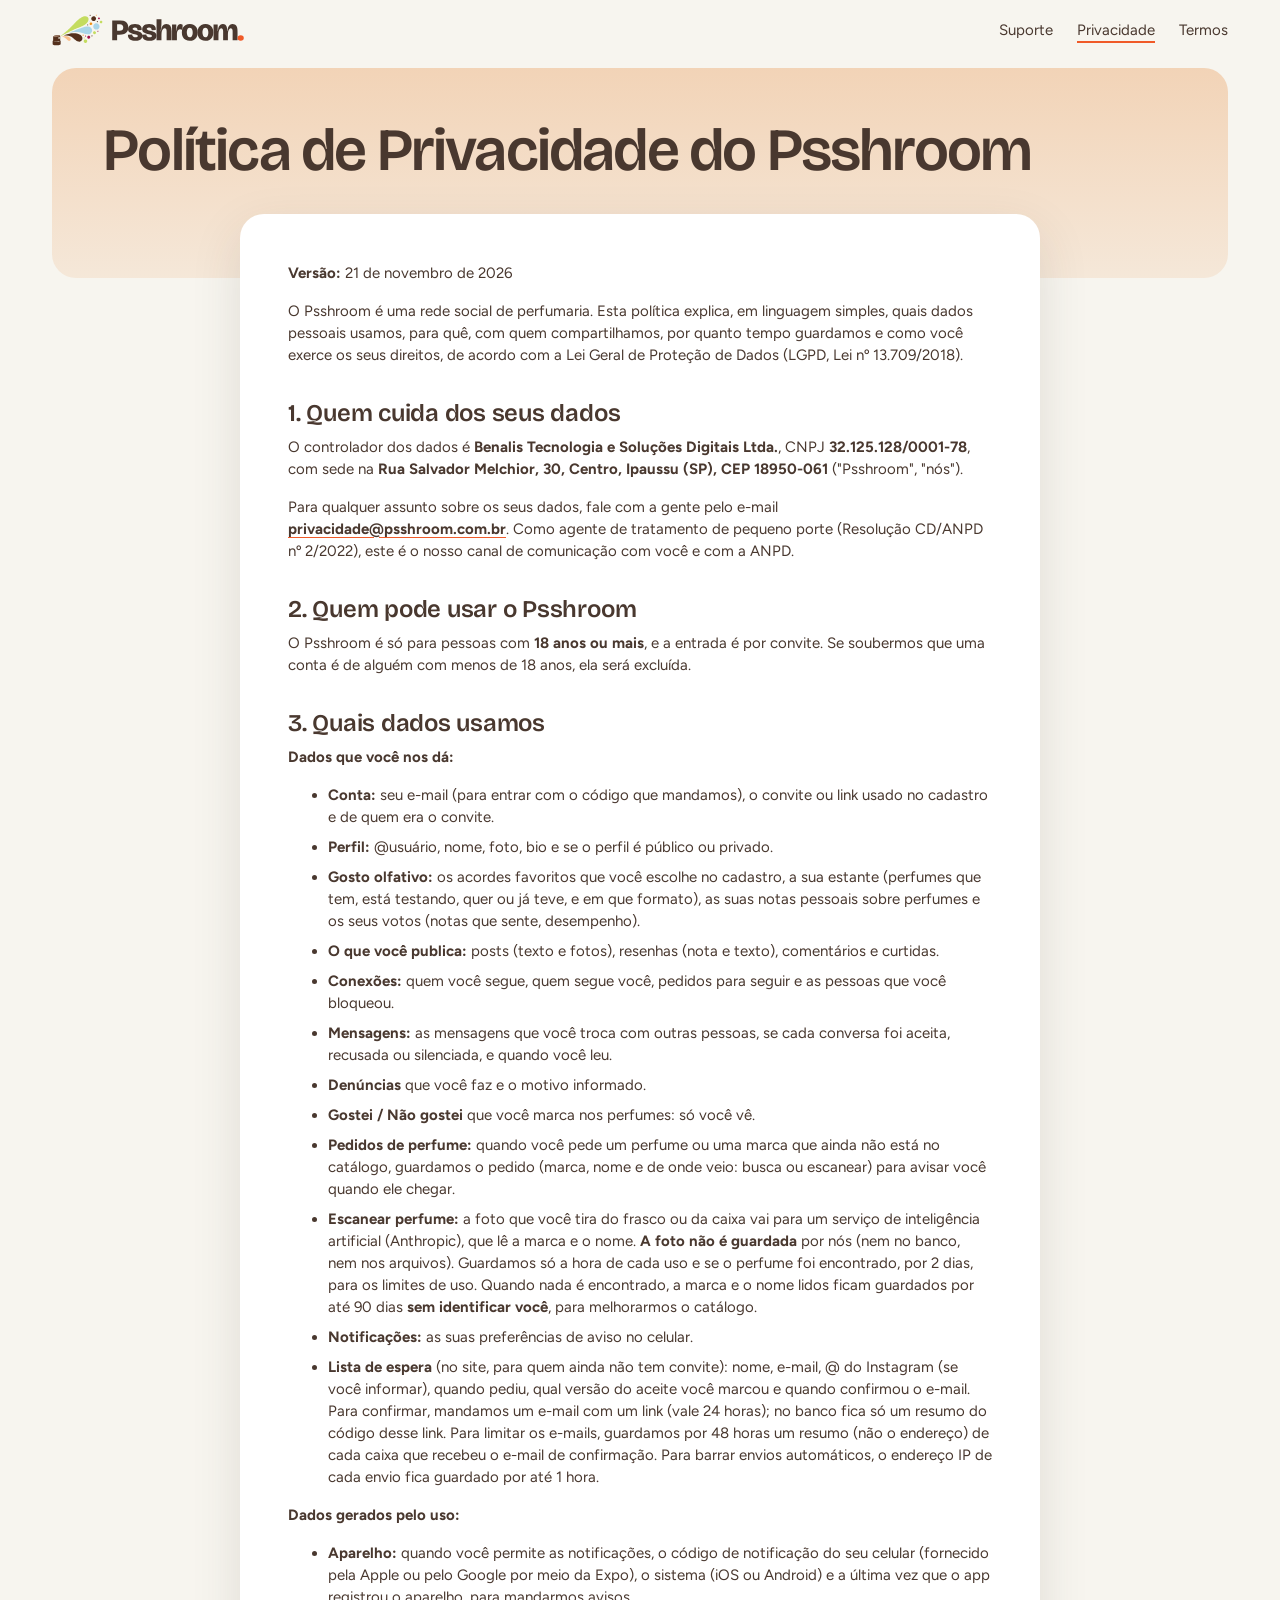
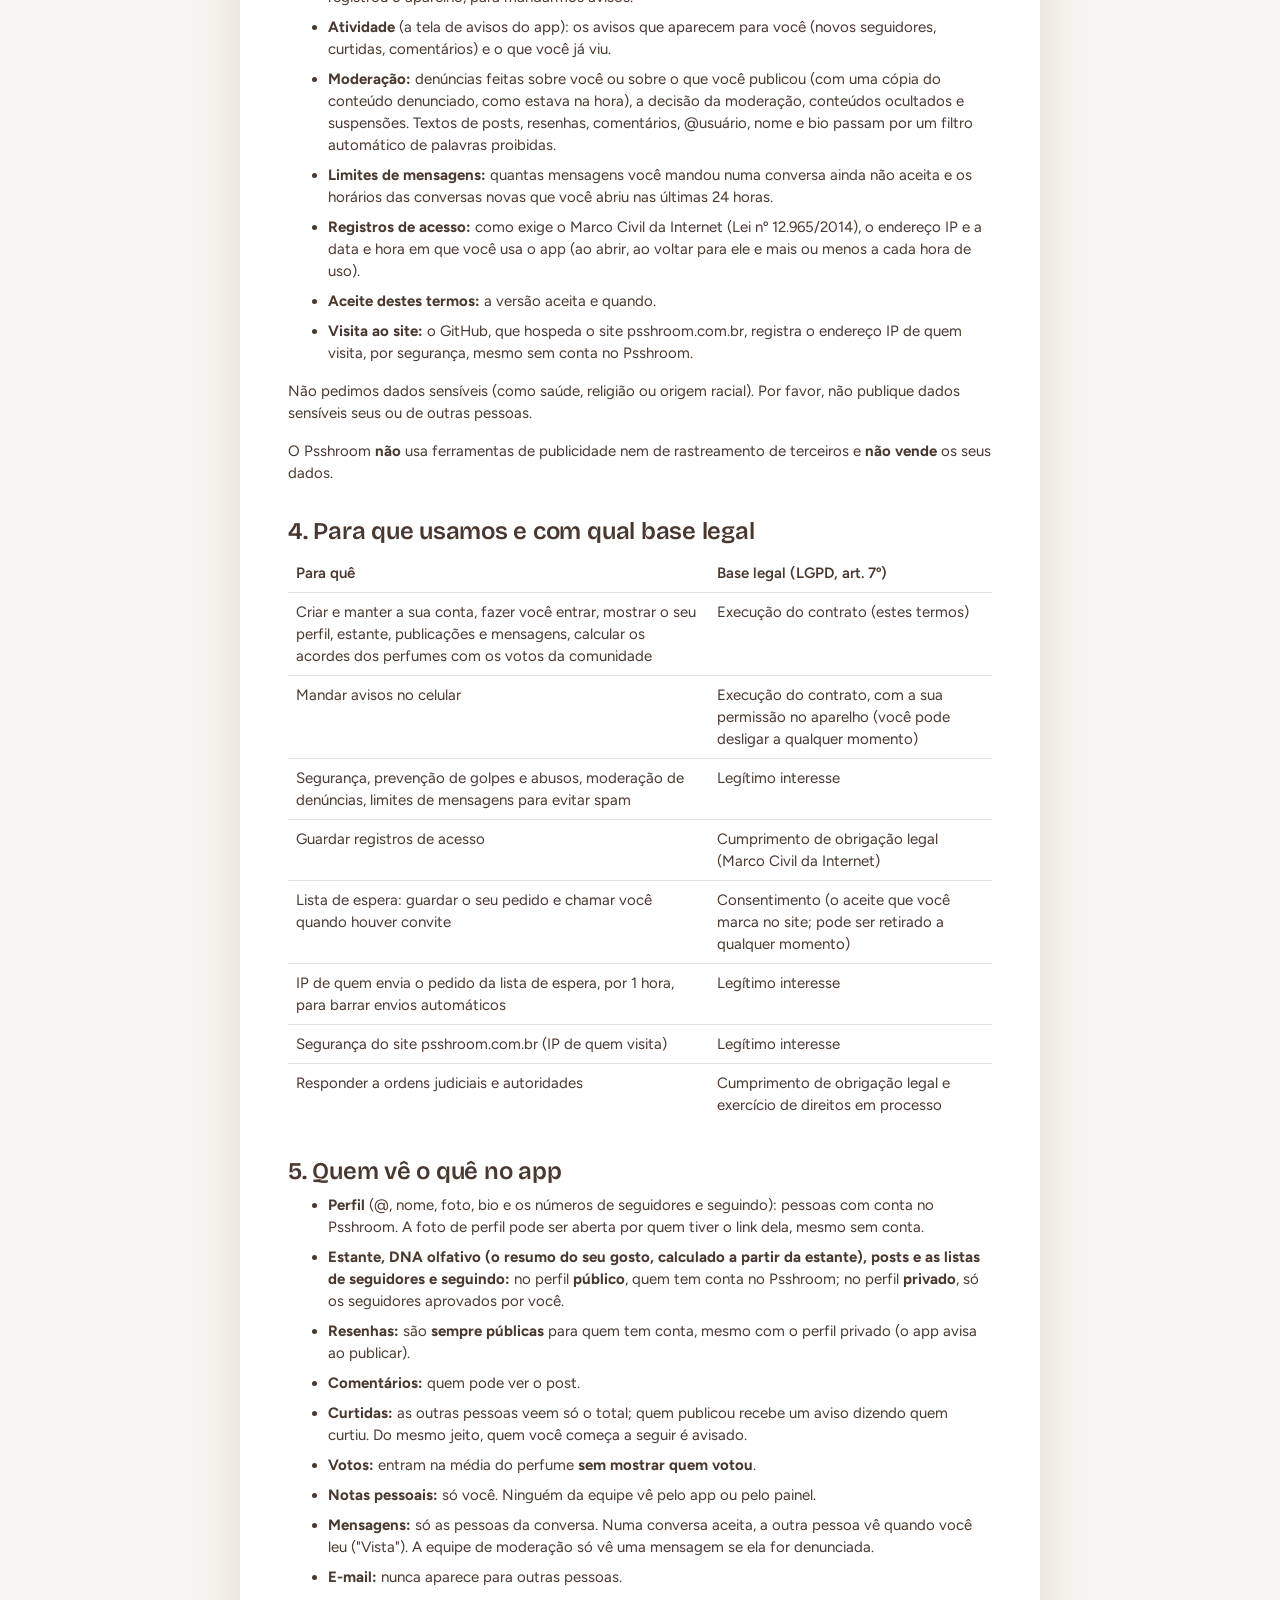
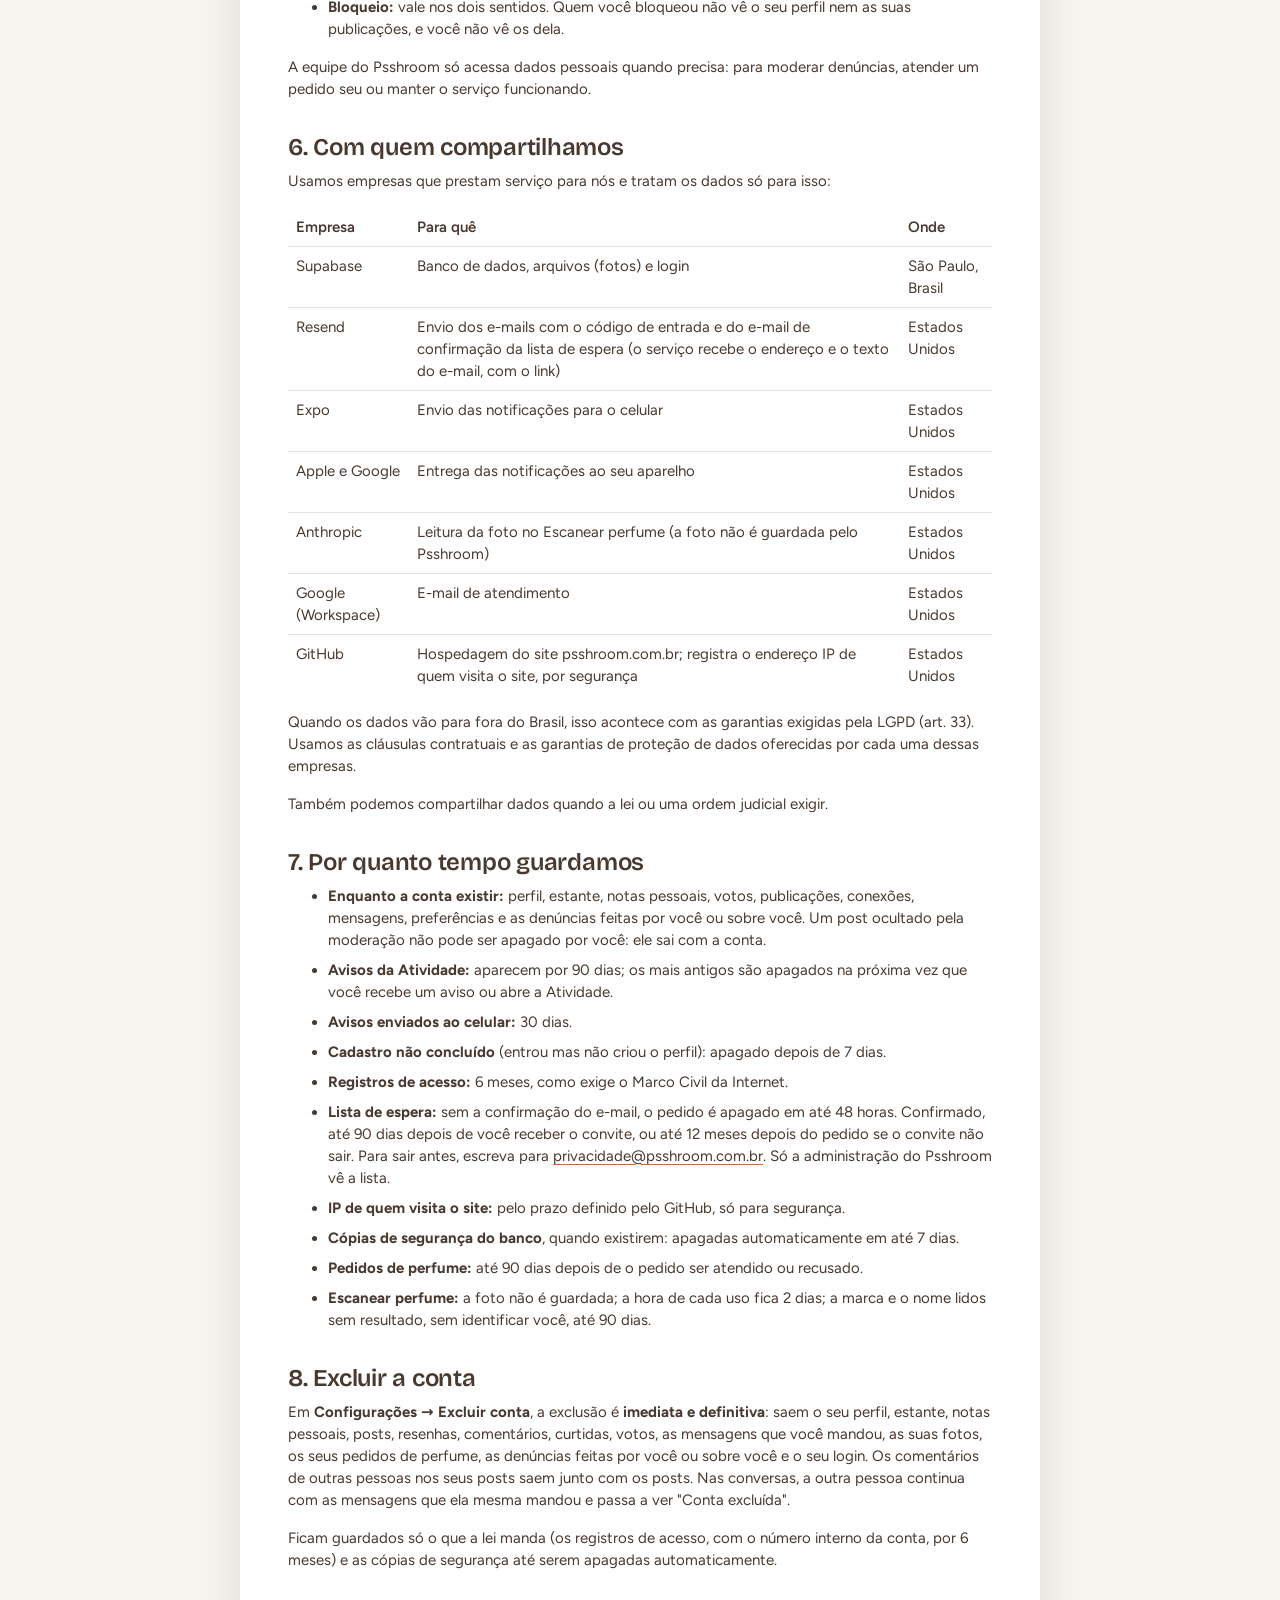
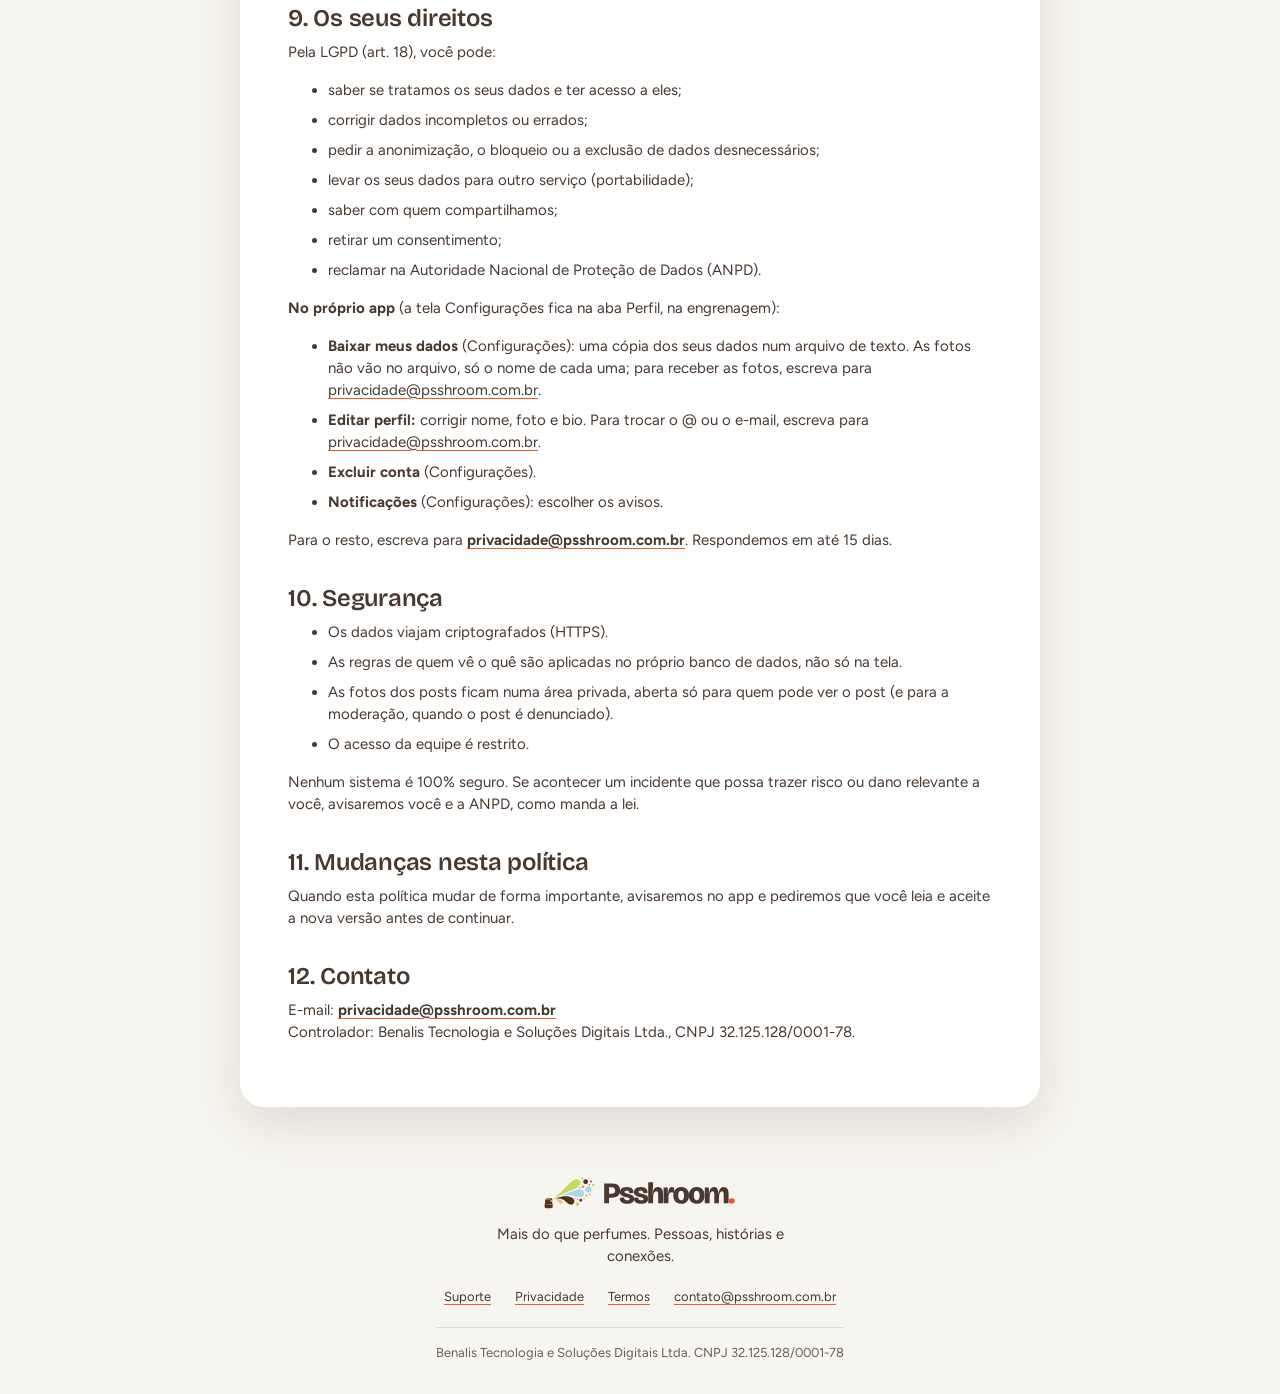
==== privacidade/index.html @ e799192c "Política de Privacidade e Termos de Uso no ar; Suporte com confirmação da exclusão (psshroom ceee864" ====
<!doctype html>
<html lang="pt-BR">
<head>
<meta charset="utf-8">
<meta name="viewport" content="width=device-width, initial-scale=1">
<title>Política de Privacidade | Psshroom</title>
<meta name="description" content="Quais dados o Psshroom usa, para quê e como exercer os seus direitos.">
<link rel="canonical" href="https://psshroom.com.br/privacidade/">
<meta property="og:url" content="https://psshroom.com.br/privacidade/">
<link rel="icon" type="image/png" href="/marca/icone.png">
<link rel="apple-touch-icon" href="/marca/icone-apple.png">
<meta property="og:type" content="website">
<meta property="og:site_name" content="Psshroom">
<meta property="og:locale" content="pt_BR">
<meta property="og:title" content="Política de Privacidade | Psshroom">
<meta property="og:description" content="Quais dados o Psshroom usa, para quê e como exercer os seus direitos.">
<meta property="og:image" content="https://psshroom.com.br/marca/compartilhar.jpg">
<meta property="og:image:width" content="1200">
<meta property="og:image:height" content="630">
<meta property="og:image:alt" content="Psshroom. Nem todo mundo vai entrar. Só por convite.">
<meta name="twitter:card" content="summary_large_image">
<link rel="stylesheet" href="/estilo.css?v=6aea6741">
</head>
<body>
<header class="topo">
<a class="logo" href="/"><img src="/marca/simbolo.svg" alt="" height="32"><img src="/marca/texto-marrom.svg" alt="Psshroom." height="24"></a>
<nav aria-label="Principal">
<a href="/suporte/">Suporte</a>
<a href="/privacidade/" aria-current="page">Privacidade</a>
<a href="/termos/">Termos</a>
</nav>
</header>
<main>
<div class="pagina">
<div class="faixa"><h1>Política de Privacidade do Psshroom</h1></div>
<div class="folha">
<p><strong>Versão:</strong> 21 de novembro de 2026</p>
<p>O Psshroom é uma rede social de perfumaria. Esta política explica, em linguagem simples, quais dados pessoais usamos, para quê, com quem compartilhamos, por quanto tempo guardamos e como você exerce os seus direitos, de acordo com a Lei Geral de Proteção de Dados (LGPD, Lei nº 13.709/2018).</p>
<h2>1. Quem cuida dos seus dados</h2>
<p>O controlador dos dados é <strong>Benalis Tecnologia e Soluções Digitais Ltda.</strong>, CNPJ <strong>32.125.128/0001-78</strong>, com sede na <strong>Rua Salvador Melchior, 30, Centro, Ipaussu (SP), CEP 18950-061</strong> ("Psshroom", "nós").</p>
<p>Para qualquer assunto sobre os seus dados, fale com a gente pelo e-mail <strong><a href="mailto:privacidade@psshroom.com.br">privacidade@psshroom.com.br</a></strong>. Como agente de tratamento de pequeno porte (Resolução CD/ANPD nº 2/2022), este é o nosso canal de comunicação com você e com a ANPD.</p>
<h2>2. Quem pode usar o Psshroom</h2>
<p>O Psshroom é só para pessoas com <strong>18 anos ou mais</strong>, e a entrada é por convite. Se soubermos que uma conta é de alguém com menos de 18 anos, ela será excluída.</p>
<h2>3. Quais dados usamos</h2>
<p><strong>Dados que você nos dá:</strong></p>
<ul>
<li><strong>Conta:</strong> seu e-mail (para entrar com o código que mandamos), o convite ou link usado no cadastro e de quem era o convite.</li>
<li><strong>Perfil:</strong> @usuário, nome, foto, bio e se o perfil é público ou privado.</li>
<li><strong>Gosto olfativo:</strong> os acordes favoritos que você escolhe no cadastro, a sua estante (perfumes que tem, está testando, quer ou já teve, e em que formato), as suas notas pessoais sobre perfumes e os seus votos (notas que sente, desempenho).</li>
<li><strong>O que você publica:</strong> posts (texto e fotos), resenhas (nota e texto), comentários e curtidas.</li>
<li><strong>Conexões:</strong> quem você segue, quem segue você, pedidos para seguir e as pessoas que você bloqueou.</li>
<li><strong>Mensagens:</strong> as mensagens que você troca com outras pessoas, se cada conversa foi aceita, recusada ou silenciada, e quando você leu.</li>
<li><strong>Denúncias</strong> que você faz e o motivo informado.</li>
<li><strong>Gostei / Não gostei</strong> que você marca nos perfumes: só você vê.</li>
<li><strong>Pedidos de perfume:</strong> quando você pede um perfume ou uma marca que ainda não está no catálogo, guardamos o pedido (marca, nome e de onde veio: busca ou escanear) para avisar você quando ele chegar.</li>
<li><strong>Escanear perfume:</strong> a foto que você tira do frasco ou da caixa vai para um serviço de inteligência artificial (Anthropic), que lê a marca e o nome. <strong>A foto não é guardada</strong> por nós (nem no banco, nem nos arquivos). Guardamos só a hora de cada uso e se o perfume foi encontrado, por 2 dias, para os limites de uso. Quando nada é encontrado, a marca e o nome lidos ficam guardados por até 90 dias <strong>sem identificar você</strong>, para melhorarmos o catálogo.</li>
<li><strong>Notificações:</strong> as suas preferências de aviso no celular.</li>
<li><strong>Lista de espera</strong> (no site, para quem ainda não tem convite): nome, e-mail, @ do Instagram (se você informar), quando pediu, qual versão do aceite você marcou e quando confirmou o e-mail. Para confirmar, mandamos um e-mail com um link (vale 24 horas); no banco fica só um resumo do código desse link. Para limitar os e-mails, guardamos por 48 horas um resumo (não o endereço) de cada caixa que recebeu o e-mail de confirmação. Para barrar envios automáticos, o endereço IP de cada envio fica guardado por até 1 hora.</li>
</ul>
<p><strong>Dados gerados pelo uso:</strong></p>
<ul>
<li><strong>Aparelho:</strong> quando você permite as notificações, o código de notificação do seu celular (fornecido pela Apple ou pelo Google por meio da Expo), o sistema (iOS ou Android) e a última vez que o app registrou o aparelho, para mandarmos avisos.</li>
<li><strong>Atividade</strong> (a tela de avisos do app): os avisos que aparecem para você (novos seguidores, curtidas, comentários) e o que você já viu.</li>
<li><strong>Moderação:</strong> denúncias feitas sobre você ou sobre o que você publicou (com uma cópia do conteúdo denunciado, como estava na hora), a decisão da moderação, conteúdos ocultados e suspensões. Textos de posts, resenhas, comentários, @usuário, nome e bio passam por um filtro automático de palavras proibidas.</li>
<li><strong>Limites de mensagens:</strong> quantas mensagens você mandou numa conversa ainda não aceita e os horários das conversas novas que você abriu nas últimas 24 horas.</li>
<li><strong>Registros de acesso:</strong> como exige o Marco Civil da Internet (Lei nº 12.965/2014), o endereço IP e a data e hora em que você usa o app (ao abrir, ao voltar para ele e mais ou menos a cada hora de uso).</li>
<li><strong>Aceite destes termos:</strong> a versão aceita e quando.</li>
<li><strong>Visita ao site:</strong> o GitHub, que hospeda o site psshroom.com.br, registra o endereço IP de quem visita, por segurança, mesmo sem conta no Psshroom.</li>
</ul>
<p>Não pedimos dados sensíveis (como saúde, religião ou origem racial). Por favor, não publique dados sensíveis seus ou de outras pessoas.</p>
<p>O Psshroom <strong>não</strong> usa ferramentas de publicidade nem de rastreamento de terceiros e <strong>não vende</strong> os seus dados.</p>
<h2>4. Para que usamos e com qual base legal</h2>
<div class="tabela"><table><thead><tr><th scope="col">Para quê</th><th scope="col">Base legal (LGPD, art. 7º)</th></tr></thead><tbody>
<tr><td>Criar e manter a sua conta, fazer você entrar, mostrar o seu perfil, estante, publicações e mensagens, calcular os acordes dos perfumes com os votos da comunidade</td><td>Execução do contrato (estes termos)</td></tr>
<tr><td>Mandar avisos no celular</td><td>Execução do contrato, com a sua permissão no aparelho (você pode desligar a qualquer momento)</td></tr>
<tr><td>Segurança, prevenção de golpes e abusos, moderação de denúncias, limites de mensagens para evitar spam</td><td>Legítimo interesse</td></tr>
<tr><td>Guardar registros de acesso</td><td>Cumprimento de obrigação legal (Marco Civil da Internet)</td></tr>
<tr><td>Lista de espera: guardar o seu pedido e chamar você quando houver convite</td><td>Consentimento (o aceite que você marca no site; pode ser retirado a qualquer momento)</td></tr>
<tr><td>IP de quem envia o pedido da lista de espera, por 1 hora, para barrar envios automáticos</td><td>Legítimo interesse</td></tr>
<tr><td>Segurança do site psshroom.com.br (IP de quem visita)</td><td>Legítimo interesse</td></tr>
<tr><td>Responder a ordens judiciais e autoridades</td><td>Cumprimento de obrigação legal e exercício de direitos em processo</td></tr>
</tbody></table></div>
<h2>5. Quem vê o quê no app</h2>
<ul>
<li><strong>Perfil</strong> (@, nome, foto, bio e os números de seguidores e seguindo): pessoas com conta no Psshroom. A foto de perfil pode ser aberta por quem tiver o link dela, mesmo sem conta.</li>
<li><strong>Estante, DNA olfativo (o resumo do seu gosto, calculado a partir da estante), posts e as listas de seguidores e seguindo:</strong> no perfil <strong>público</strong>, quem tem conta no Psshroom; no perfil <strong>privado</strong>, só os seguidores aprovados por você.</li>
<li><strong>Resenhas:</strong> são <strong>sempre públicas</strong> para quem tem conta, mesmo com o perfil privado (o app avisa ao publicar).</li>
<li><strong>Comentários:</strong> quem pode ver o post.</li>
<li><strong>Curtidas:</strong> as outras pessoas veem só o total; quem publicou recebe um aviso dizendo quem curtiu. Do mesmo jeito, quem você começa a seguir é avisado.</li>
<li><strong>Votos:</strong> entram na média do perfume <strong>sem mostrar quem votou</strong>.</li>
<li><strong>Notas pessoais:</strong> só você. Ninguém da equipe vê pelo app ou pelo painel.</li>
<li><strong>Mensagens:</strong> só as pessoas da conversa. Numa conversa aceita, a outra pessoa vê quando você leu ("Vista"). A equipe de moderação só vê uma mensagem se ela for denunciada.</li>
<li><strong>E-mail:</strong> nunca aparece para outras pessoas.</li>
<li><strong>Bloqueio:</strong> vale nos dois sentidos. Quem você bloqueou não vê o seu perfil nem as suas publicações, e você não vê os dela.</li>
</ul>
<p>A equipe do Psshroom só acessa dados pessoais quando precisa: para moderar denúncias, atender um pedido seu ou manter o serviço funcionando.</p>
<h2>6. Com quem compartilhamos</h2>
<p>Usamos empresas que prestam serviço para nós e tratam os dados só para isso:</p>
<div class="tabela"><table><thead><tr><th scope="col">Empresa</th><th scope="col">Para quê</th><th scope="col">Onde</th></tr></thead><tbody>
<tr><td>Supabase</td><td>Banco de dados, arquivos (fotos) e login</td><td>São Paulo, Brasil</td></tr>
<tr><td>Resend</td><td>Envio dos e-mails com o código de entrada e do e-mail de confirmação da lista de espera (o serviço recebe o endereço e o texto do e-mail, com o link)</td><td>Estados Unidos</td></tr>
<tr><td>Expo</td><td>Envio das notificações para o celular</td><td>Estados Unidos</td></tr>
<tr><td>Apple e Google</td><td>Entrega das notificações ao seu aparelho</td><td>Estados Unidos</td></tr>
<tr><td>Anthropic</td><td>Leitura da foto no Escanear perfume (a foto não é guardada pelo Psshroom)</td><td>Estados Unidos</td></tr>
<tr><td>Google (Workspace)</td><td>E-mail de atendimento</td><td>Estados Unidos</td></tr>
<tr><td>GitHub</td><td>Hospedagem do site psshroom.com.br; registra o endereço IP de quem visita o site, por segurança</td><td>Estados Unidos</td></tr>
</tbody></table></div>
<p>Quando os dados vão para fora do Brasil, isso acontece com as garantias exigidas pela LGPD (art. 33). Usamos as cláusulas contratuais e as garantias de proteção de dados oferecidas por cada uma dessas empresas.</p>
<p>Também podemos compartilhar dados quando a lei ou uma ordem judicial exigir.</p>
<h2>7. Por quanto tempo guardamos</h2>
<ul>
<li><strong>Enquanto a conta existir:</strong> perfil, estante, notas pessoais, votos, publicações, conexões, mensagens, preferências e as denúncias feitas por você ou sobre você. Um post ocultado pela moderação não pode ser apagado por você: ele sai com a conta.</li>
<li><strong>Avisos da Atividade:</strong> aparecem por 90 dias; os mais antigos são apagados na próxima vez que você recebe um aviso ou abre a Atividade.</li>
<li><strong>Avisos enviados ao celular:</strong> 30 dias.</li>
<li><strong>Cadastro não concluído</strong> (entrou mas não criou o perfil): apagado depois de 7 dias.</li>
<li><strong>Registros de acesso:</strong> 6 meses, como exige o Marco Civil da Internet.</li>
<li><strong>Lista de espera:</strong> sem a confirmação do e-mail, o pedido é apagado em até 48 horas. Confirmado, até 90 dias depois de você receber o convite, ou até 12 meses depois do pedido se o convite não sair. Para sair antes, escreva para <a href="mailto:privacidade@psshroom.com.br">privacidade@psshroom.com.br</a>. Só a administração do Psshroom vê a lista.</li>
<li><strong>IP de quem visita o site:</strong> pelo prazo definido pelo GitHub, só para segurança.</li>
<li><strong>Cópias de segurança do banco</strong>, quando existirem: apagadas automaticamente em até 7 dias.</li>
<li><strong>Pedidos de perfume:</strong> até 90 dias depois de o pedido ser atendido ou recusado.</li>
<li><strong>Escanear perfume:</strong> a foto não é guardada; a hora de cada uso fica 2 dias; a marca e o nome lidos sem resultado, sem identificar você, até 90 dias.</li>
</ul>
<h2>8. Excluir a conta</h2>
<p>Em <strong>Configurações → Excluir conta</strong>, a exclusão é <strong>imediata e definitiva</strong>: saem o seu perfil, estante, notas pessoais, posts, resenhas, comentários, curtidas, votos, as mensagens que você mandou, as suas fotos, os seus pedidos de perfume, as denúncias feitas por você ou sobre você e o seu login. Os comentários de outras pessoas nos seus posts saem junto com os posts. Nas conversas, a outra pessoa continua com as mensagens que ela mesma mandou e passa a ver "Conta excluída".</p>
<p>Ficam guardados só o que a lei manda (os registros de acesso, com o número interno da conta, por 6 meses) e as cópias de segurança até serem apagadas automaticamente.</p>
<h2>9. Os seus direitos</h2>
<p>Pela LGPD (art. 18), você pode:</p>
<ul>
<li>saber se tratamos os seus dados e ter acesso a eles;</li>
<li>corrigir dados incompletos ou errados;</li>
<li>pedir a anonimização, o bloqueio ou a exclusão de dados desnecessários;</li>
<li>levar os seus dados para outro serviço (portabilidade);</li>
<li>saber com quem compartilhamos;</li>
<li>retirar um consentimento;</li>
<li>reclamar na Autoridade Nacional de Proteção de Dados (ANPD).</li>
</ul>
<p><strong>No próprio app</strong> (a tela Configurações fica na aba Perfil, na engrenagem):</p>
<ul>
<li><strong>Baixar meus dados</strong> (Configurações): uma cópia dos seus dados num arquivo de texto. As fotos não vão no arquivo, só o nome de cada uma; para receber as fotos, escreva para <a href="mailto:privacidade@psshroom.com.br">privacidade@psshroom.com.br</a>.</li>
<li><strong>Editar perfil:</strong> corrigir nome, foto e bio. Para trocar o @ ou o e-mail, escreva para <a href="mailto:privacidade@psshroom.com.br">privacidade@psshroom.com.br</a>.</li>
<li><strong>Excluir conta</strong> (Configurações).</li>
<li><strong>Notificações</strong> (Configurações): escolher os avisos.</li>
</ul>
<p>Para o resto, escreva para <strong><a href="mailto:privacidade@psshroom.com.br">privacidade@psshroom.com.br</a></strong>. Respondemos em até 15 dias.</p>
<h2>10. Segurança</h2>
<ul>
<li>Os dados viajam criptografados (HTTPS).</li>
<li>As regras de quem vê o quê são aplicadas no próprio banco de dados, não só na tela.</li>
<li>As fotos dos posts ficam numa área privada, aberta só para quem pode ver o post (e para a moderação, quando o post é denunciado).</li>
<li>O acesso da equipe é restrito.</li>
</ul>
<p>Nenhum sistema é 100% seguro. Se acontecer um incidente que possa trazer risco ou dano relevante a você, avisaremos você e a ANPD, como manda a lei.</p>
<h2>11. Mudanças nesta política</h2>
<p>Quando esta política mudar de forma importante, avisaremos no app e pediremos que você leia e aceite a nova versão antes de continuar.</p>
<h2>12. Contato</h2>
<p>E-mail: <strong><a href="mailto:privacidade@psshroom.com.br">privacidade@psshroom.com.br</a></strong><br>
Controlador: Benalis Tecnologia e Soluções Digitais Ltda., CNPJ 32.125.128/0001-78.</p>
</div>
</div>
</main>
<footer class="rodape">
<a class="logo" href="/"><img src="/marca/simbolo.svg" alt="" height="32"><img src="/marca/texto-marrom.svg" alt="Psshroom." height="24"></a>
<p class="rodape-lema">Mais do que perfumes. Pessoas, histórias e conexões.</p>
<nav aria-label="Rodapé">
<a href="/suporte/">Suporte</a>
<a href="/privacidade/" aria-current="page">Privacidade</a>
<a href="/termos/">Termos</a>
<a href="mailto:contato@psshroom.com.br">contato@psshroom.com.br</a>
</nav>
<p class="rodape-legal"><span>Benalis Tecnologia e Soluções Digitais Ltda.</span> <span>CNPJ 32.125.128/0001-78</span></p>
</footer>
</body>
</html>
---- estilo.css ----
:root { color-scheme: light; --laranja: #f05a28; --verde-lima: #c7f25b; --azul-bebe: #a8d8f0; --off-white: #f7f5ef; --marrom: #49382f; --magenta-vinho: #8f164f; --preto-quente: #0e0e0e; --cinza-escuro: #171717; --branco: #ffffff; --fundo: var(--off-white); --fundo-cartao: var(--branco); --texto: var(--marrom); --borda: var(--marrom); --foco: var(--marrom); --acento: var(--laranja); --texto-sobre-acento: var(--preto-quente); --tag-lacrado: var(--verde-lima); --tag-decant: var(--azul-bebe); --tag-travel: var(--magenta-vinho); --texto-tag: var(--marrom); --campanha: var(--magenta-vinho); --texto-sobre-campanha: var(--branco); --sobrelinha: var(--magenta-vinho); --destaque-fundo: var(--marrom); --texto-sobre-destaque: var(--branco); --acorde-almiscarado: #ded5e5; --acorde-aldeidico: #d8e6eb; --acorde-citrico: #d5df42; --acorde-floral-branco: #e8e7df; --acorde-atalcado: #f0e2d5; --acorde-fresco: #65bdeb; --acorde-amadeirado: #88542d; --acorde-saboneteado: #c7e1db; --acorde-doce: #c53d48; --acorde-ambar: #e0a23c; --acorde-couro: #6b4a3a; --acorde-especiado: #b5452b; --acorde-aquatico: #5bb6d6; --acorde-frutado: #f28b95; --acorde-verde: #7dbf63; --acorde-oud: #4a2e2a; --acorde-baunilha: #f1e0b5; --acorde-rosa: #e98aae; --acorde-tabaco: #8a5a3b; --acorde-floral: #f4b4cb; --acorde-terroso: #7d6b4f; --acorde-defumado: #6e6a6a; --acorde-aromatico: #9cc7ae; --acorde-lavanda: #bca8dc; --acorde-ozonico: #c4e2ec; --acorde-balsamico: #93622f; --acorde-tropical: #f6c04a; --sombra-card: 0 1px 3px rgba(73, 56, 47, 0.12); --sombra-ficha: 0 12px 32px rgba(73, 56, 47, 0.22); --espaco-1: 4px; --espaco-2: 8px; --espaco-4: 16px; --espaco-6: 24px; --espaco-8: 32px; --raio-tag: 6px; --raio-botao: 999px; --raio-card: 16px; --toque-minimo: 44px; --font-titulo: "Bricolage Grotesque", system-ui, sans-serif; --font-texto: Figtree, system-ui, sans-serif; }
@font-face { font-family: "Bricolage Grotesque"; src: url("/fontes/bricolage.woff2") format("woff2"); font-weight: 200 800; font-display: swap; }
@font-face { font-family: "Figtree"; src: url("/fontes/figtree.woff2") format("woff2"); font-weight: 300 900; font-display: swap; }

/* Uma família de cor só: o laranja. Forte em botões e detalhes; a areia é ele diluído, puxado para o âmbar. */
:root {
  --curva: cubic-bezier(.2, .8, .2, 1);
  --pessego: color-mix(in srgb, color-mix(in srgb, var(--laranja) 40%, var(--acorde-ambar)) 30%, var(--fundo));
  --pessego-claro: color-mix(in srgb, color-mix(in srgb, var(--laranja) 40%, var(--acorde-ambar)) 12%, var(--fundo));
  --sombra-suave: 0 18px 50px color-mix(in srgb, var(--marrom) 13%, transparent);
  --sombra-botao: 0 8px 20px color-mix(in srgb, var(--laranja) 30%, transparent);
  --sombra-celular: 0 30px 70px color-mix(in srgb, var(--marrom) 32%, transparent);
  --raio-painel: calc(var(--raio-card) * 1.5);
  --largura-celular: clamp(240px, 24vw, 300px);
}

* { box-sizing: border-box; }
html { scroll-behavior: smooth; -webkit-text-size-adjust: 100%; }
body { margin: 0; background: var(--fundo); color: var(--texto); font: 400 15px/22px var(--font-texto); }
img { display: block; max-width: 100%; height: auto; }
a { color: inherit; text-decoration-color: var(--laranja); text-underline-offset: 3px; }
a:focus-visible, button:focus-visible { outline: 2px solid var(--foco); outline-offset: 2px; }
h1, h2, h3, p { margin: 0; }
h1, h2, h3 { font-family: var(--font-titulo); font-weight: 600; }

.previa { padding: var(--espaco-2) var(--espaco-4); background: var(--fundo-cartao); box-shadow: var(--sombra-card); text-align: center; font-size: 13px; line-height: 18px; }
mark { padding: 0 var(--espaco-1); border-radius: var(--raio-tag); background: var(--pessego); color: var(--texto); }

.topo, .rodape, .grade, .pagina { max-width: 1240px; margin-inline: auto; padding-inline: clamp(16px, 3vw, 32px); }
.topo { display: flex; flex-wrap: wrap; align-items: center; justify-content: space-between; gap: 0 var(--espaco-4); padding-block: var(--espaco-2); }
.logo { display: flex; align-items: center; gap: var(--espaco-2); min-height: var(--toque-minimo); }
.logo img { width: auto; height: 32px; }
.logo img + img { height: 24px; }
.topo nav { display: flex; gap: var(--espaco-6); }
.topo nav a { display: flex; align-items: center; min-height: var(--toque-minimo); text-decoration: none; }
.topo nav a:hover, .topo nav a[aria-current] { text-decoration: underline; text-decoration-color: var(--laranja); text-decoration-thickness: 2px; text-underline-offset: 6px; }

.botao { display: inline-flex; align-items: center; min-height: var(--toque-minimo); padding: 0 var(--espaco-6); border-radius: var(--raio-botao); background: var(--acento); box-shadow: var(--sombra-botao); color: var(--texto-sobre-acento); font-weight: 600; text-decoration: none; transition: translate 200ms var(--curva); }
.botao:hover { translate: 0 -2px; }
.botao:active { scale: .98; }
/* Lojas: ainda sem link ("Em breve"). No formato dos selos das lojas, a pedido do Owner, mas só com texto:
   os logos da Apple e do Google só entram no selo oficial, que no lançamento substitui cada um, com o link do app. */
.lojas { display: flex; flex-wrap: wrap; justify-content: center; gap: var(--espaco-2); margin-top: var(--espaco-4); }
.loja { display: inline-flex; flex-direction: column; align-items: center; justify-content: center; min-width: 156px; padding: 7px var(--espaco-4) 9px; border: 1px solid color-mix(in srgb, var(--off-white) 30%, transparent); border-radius: 12px; background: var(--preto-quente); color: var(--off-white); font: 600 19px/22px var(--font-texto); letter-spacing: -.01em; text-align: center; }
.loja small { font-size: 11px; font-weight: 500; line-height: 14px; letter-spacing: .01em; opacity: .85; }

/* Início */
.grade { padding-block: var(--espaco-2) var(--espaco-8); }
.sobrelinha { color: var(--sobrelinha); font: 800 11px/16px var(--font-texto); letter-spacing: .12em; text-transform: uppercase; }

/* Abertura: o texto no centro e, embaixo, o celular saindo de uma explosão de frascos de verdade. */
.abertura { overflow: hidden; padding-top: clamp(32px, 5vw, 64px); border-radius: var(--raio-painel); background: linear-gradient(180deg, var(--pessego-claro), var(--pessego)); text-align: center; }
.abertura-texto { position: relative; z-index: 2; padding-inline: var(--espaco-6); }
.abertura h1 { max-width: 12em; margin: var(--espaco-2) auto 0; font-size: clamp(44px, 6.4vw, 84px); line-height: 1; letter-spacing: -.035em; }
.lide { max-width: 32em; margin: var(--espaco-4) auto var(--espaco-6); font-size: 18px; line-height: 26px; }
/* Uma borrifada: os frascos saem de trás do celular num leque (--ax, --ay), desaceleram no ar como gotas
   e assentam devagar numa pilha dos lados e atrás dele (--x, --y). A névoa sai junto e se desfaz. */
.palco { --u: 1cqw; position: relative; container-type: inline-size; display: grid; justify-items: center; margin-top: clamp(24px, 4vw, 48px); }
.explosao { position: absolute; inset: 0; z-index: 0; }
.frasco { position: absolute; left: 50%; top: 52%; height: clamp(52px, calc(var(--h) * var(--u)), 160px); translate: calc(var(--x) * var(--u) - 50%) calc(var(--y) * var(--u) - 50%); rotate: var(--r); animation: explode var(--t) var(--d) both; }
.frasco img { height: 100%; width: auto; filter: drop-shadow(0 10px 14px color-mix(in srgb, var(--marrom) 22%, transparent)); }
@keyframes explode {
  0% { translate: -50% calc(-8 * var(--u) - 50%); scale: .3; rotate: 0deg; opacity: 0; animation-timing-function: cubic-bezier(.08, .7, .25, 1); }
  10% { opacity: 1; }
  42% { translate: calc(var(--ax) * var(--u) - 50%) calc(var(--ay) * var(--u) - 50%); scale: 1; rotate: var(--ar); animation-timing-function: cubic-bezier(.4, 0, .3, 1); }
}
.nevoa { position: absolute; z-index: 1000; left: 50%; top: 52%; width: calc(var(--s) * var(--u)); aspect-ratio: 1; border-radius: 50%; background: radial-gradient(circle, color-mix(in srgb, var(--branco) 80%, transparent), transparent 68%); opacity: 0; translate: calc(var(--x) * var(--u) - 50%) calc(var(--y) * var(--u) - 50%); scale: 1.8; animation: nevoa var(--t) var(--d) cubic-bezier(.1, .7, .3, 1) both; }
@keyframes nevoa { from { translate: -50% calc(-8 * var(--u) - 50%); scale: .2; opacity: 0; } 18% { opacity: .85; } }

/* Celular */
.celular { position: relative; padding: 10px; border-radius: 44px; background: var(--preto-quente); box-shadow: var(--sombra-celular), inset 0 0 0 1px color-mix(in srgb, var(--off-white) 22%, transparent); }
.celular-grande { position: relative; width: var(--largura-celular); margin-bottom: -120px; z-index: 1; }
.tela { position: relative; overflow: hidden; aspect-ratio: 750 / 1624; border-radius: 34px; background: var(--off-white); }
.tela img { width: 100%; }
.camada-tela { position: absolute; inset: 0; overflow: hidden; background: var(--off-white); }

/* O celular navega sozinho, em volta de 26 s. O feed fica por baixo; as outras telas entram por cima. */
.ficha { translate: 100% 0; animation: ficha-entra 26s var(--curva) infinite; }
.ficha-longa { animation: ficha-rola 26s ease-in-out infinite; }
.ficha-topo { position: absolute; inset: 0 0 auto; }
.estante { opacity: 0; animation: estante-aparece 26s linear infinite; }
.perfil { opacity: 0; animation: perfil-aparece 26s linear infinite; }
.conversa { translate: 100% 0; animation: conversa-entra 26s var(--curva) infinite; }
.toque { position: absolute; left: var(--x); top: var(--y); width: 11%; aspect-ratio: 1; margin: -5.5% 0 0 -5.5%; border-radius: 50%; background: color-mix(in srgb, var(--marrom) 45%, transparent); box-shadow: 0 0 0 2px color-mix(in srgb, var(--branco) 70%, transparent); opacity: 0; animation: toca 26s var(--t) infinite; }
.celular-grande:hover * { animation-play-state: paused; }
@keyframes ficha-entra { 0%, 15.4% { translate: 100% 0; } 16.9%, 40.8% { translate: 0 0; } 42.3%, 100% { translate: 100% 0; } }
@keyframes ficha-rola { 0%, 21.2% { translate: 0 0; } 34.6%, 42.3% { translate: 0 -25.6%; } 43%, 100% { translate: 0 0; } }
@keyframes estante-aparece { 0%, 47.7% { opacity: 0; } 49.2%, 64.6% { opacity: 1; } 65%, 100% { opacity: 0; } }
@keyframes perfil-aparece { 0%, 63.1% { opacity: 0; } 64.6%, 96.2% { opacity: 1; } 97.7%, 100% { opacity: 0; } }
@keyframes conversa-entra { 0%, 78.5% { translate: 100% 0; opacity: 1; } 80%, 96.2% { translate: 0 0; opacity: 1; } 97.7% { translate: 0 0; opacity: 0; } 98%, 100% { translate: 100% 0; opacity: 0; } }
@keyframes toca { 0% { opacity: 0; scale: 1.5; } 1% { opacity: 1; scale: 1; } 2.2% { opacity: 1; scale: .8; } 3%, 100% { opacity: 0; scale: 1; } }

/* Seções: cada uma num painel com uma cor do logo, em tom claro; o texto de um lado e, do outro,
   o celular com o cartão daquela parte saltando da tela. Topo é fresco, coração é floral, base é quente. */
.secao { display: grid; grid-template-columns: minmax(0, 1fr) minmax(0, 1fr); align-items: center; gap: clamp(32px, 6vw, 96px); margin-top: var(--espaco-6); padding: clamp(40px, 6vw, 88px) clamp(24px, 6vw, 96px); border-radius: var(--raio-painel); background: var(--faixa); overflow-x: clip; scroll-margin-top: 32px; }
.secao-vinho { --faixa: color-mix(in srgb, var(--magenta-vinho) 10%, var(--fundo)); }
.secao-lima { --faixa: color-mix(in srgb, var(--verde-lima) 24%, var(--fundo)); }
.secao-azul { --faixa: color-mix(in srgb, var(--azul-bebe) 36%, var(--fundo)); }
.secao-rosa { --faixa: color-mix(in srgb, var(--acorde-floral) 32%, var(--fundo)); }
.secao-lavanda { --faixa: color-mix(in srgb, var(--acorde-lavanda) 30%, var(--fundo)); }
.secao-ambar { --faixa: color-mix(in srgb, var(--acorde-ambar) 24%, var(--fundo)); }
.secao-invertida .secao-texto { order: 2; }
.secao h2, .fechamento h2 { font-size: clamp(34px, 4.7vw, 60px); line-height: 1.04; letter-spacing: -.03em; }
.secao h2 { margin: var(--espaco-2) 0 var(--espaco-4); font-size: clamp(32px, 3.8vw, 52px); }
/* A segunda linha do título fica apagada: a cor do texto meio transparente, para valer em qualquer faixa. */
.apagado { color: color-mix(in srgb, currentColor 68%, transparent); }
/* Grifo de marca-texto em verde-lima, atrás da palavra: a cor aparece e o texto continua marrom e legível. */
.grifo { padding-inline: .06em; background: linear-gradient(transparent 56%, var(--verde-lima) 56%, var(--verde-lima) 90%, transparent 90%); -webkit-box-decoration-break: clone; box-decoration-break: clone; }
.legenda { margin-top: var(--espaco-2); text-align: center; font-size: 13px; line-height: 18px; }
.secao-texto > p:not(.sobrelinha) { max-width: 30em; font-size: 17px; line-height: 26px; }
/* Os tópicos são etiquetas, como os chips do app: fundo claro sobre a faixa e um ponto laranja. */
.secao ul { display: flex; flex-wrap: wrap; gap: var(--espaco-2); max-width: 32em; margin: var(--espaco-6) 0 0; padding: 0; list-style: none; }
.secao li { display: inline-flex; align-items: center; gap: var(--espaco-2); padding: var(--espaco-2) var(--espaco-4); border-radius: var(--raio-botao); background: var(--fundo); box-shadow: 0 4px 12px color-mix(in srgb, var(--marrom) 8%, transparent); font-size: 14px; line-height: 20px; }
.secao li::before { content: ""; flex: none; width: 7px; height: 7px; border-radius: 50%; background: var(--laranja); }
.vitrine { position: relative; display: grid; justify-items: center; padding-block: var(--espaco-6); }
.celular-secao { z-index: 1; width: clamp(210px, 20vw, 260px); }
.cartao-salta { z-index: 2; }

/* A estante em destaque: um celular maior, com a estante sendo usada num laço de 16 s. */
.celular-uso { width: clamp(240px, 24vw, 300px); }
.celular-secao.celular-uso img { aspect-ratio: auto; border-radius: 0; object-fit: fill; }
.uso-resumo { translate: 100% 0; animation: uso-resumo 16s var(--curva) infinite; }
.uso-resumo-longo { animation: uso-rola 16s ease-in-out infinite; }
.uso-quero { opacity: 0; animation: uso-quero 16s linear infinite; }
.uso-toque { animation-duration: 16s; }
.celular-uso:hover * { animation-play-state: paused; }
@keyframes uso-resumo { 0%, 21.5% { translate: 100% 0; } 24%, 60.5% { translate: 0 0; } 63%, 100% { translate: 100% 0; } }
@keyframes uso-rola { 0%, 37.5% { translate: 0 0; } 53%, 63% { translate: 0 -31.5%; } 64%, 100% { translate: 0 0; } }
/* O feed em vídeo dentro do celular (montado de capturas reais do app com pessoas de exemplo). */
.feed-video { display: block; width: 100%; height: auto; aspect-ratio: 750 / 1624; background: var(--off-white); }
@keyframes uso-quero { 0%, 68% { opacity: 0; } 70%, 95% { opacity: 1; } 98%, 100% { opacity: 0; } }
/* Atrás do celular: uma aura na cor da faixa, que respira, e frascos do tema da seção flutuando devagar. */
.vitrine::before { content: ""; position: absolute; left: 50%; top: 50%; width: min(120%, 620px); aspect-ratio: 1; border-radius: 50%; background: radial-gradient(circle, color-mix(in srgb, var(--faixa), var(--branco) 55%) 0%, transparent 65%); translate: -50% -50%; animation: respira 9s ease-in-out infinite alternate; }
@keyframes respira { to { scale: 1.12; opacity: .75; } }
.orbita { position: absolute; inset: 0; }
.voa { position: absolute; left: calc(50% + var(--x)); top: calc(50% + var(--y)); height: var(--h); width: auto; translate: -50% -50%; rotate: var(--r); filter: drop-shadow(0 14px 18px color-mix(in srgb, var(--marrom) 20%, transparent)); animation: paira var(--v) ease-in-out infinite alternate; }
@keyframes paira { to { transform: translateY(-16px) rotate(4deg); } }
.celular-secao img { aspect-ratio: 750 / 1624; object-fit: cover; object-position: top; border-radius: 34px; }
.cartao-salta { position: absolute; top: 50%; left: 50%; width: min(118%, 340px); height: auto; padding: 14px; border-radius: 20px; background: var(--fundo); box-shadow: 0 24px 60px color-mix(in srgb, var(--marrom) 26%, transparent); translate: -28% -50%; rotate: -2deg; }
.secao-invertida .cartao-salta { translate: -72% -50%; rotate: 2deg; }
@supports (animation-timeline: view()) {
  /* O cartão fica sólido logo no começo e termina de saltar antes de entrar inteiro na tela: parado no meio, nunca fica transparente. */
  .cartao-salta { animation: salta ease-out both; animation-timeline: view(); animation-range: entry 0% entry 80%; }
  @keyframes salta { from { translate: -50% -40%; scale: .8; rotate: 0deg; opacity: 0; } 20% { opacity: 1; } }
}

/* Marcador lateral: desce pela pirâmide (topo, coração, base) enquanto a página rola. */
.marcador { display: none; }
@supports (animation-timeline: scroll()) {
  .marcador { position: fixed; z-index: 5; right: clamp(12px, 2vw, 32px); top: 50%; display: grid; gap: 56px; padding-left: 20px; translate: 0 -50%; border-left: 1px solid color-mix(in srgb, var(--texto) 25%, transparent); font: 600 10px/14px var(--font-texto); letter-spacing: .12em; text-transform: uppercase; }
  .marcador::before { content: ""; position: absolute; left: -4px; top: 0; width: 7px; height: 7px; border-radius: 50%; background: var(--laranja); animation: desce linear both; animation-timeline: scroll(root); }
  @keyframes desce { to { top: calc(100% - 7px); } }
}

/* De fora: o app passa devagar, desfocado atrás de um vidro. É a única faixa escura da página. */
.de-fora { position: relative; display: grid; place-items: center; overflow: hidden; min-height: clamp(520px, 60vw, 680px); margin-top: var(--espaco-6); padding: var(--espaco-8) var(--espaco-4); border-radius: var(--raio-painel); background: radial-gradient(120% 90% at 50% 40%, var(--marrom), var(--preto-quente)); color: var(--off-white); }
.vidraca { position: absolute; inset: 0; display: flex; align-items: center; }
/* O padding-right igual ao gap faz a metade da fila medir exatamente um período: o laço não salta. */
.fila { --vao: clamp(24px, 4vw, 48px); display: flex; gap: var(--vao); padding-right: var(--vao); width: max-content; filter: blur(7px); opacity: .7; animation: desliza 70s linear infinite; }
.celular-fora { flex: none; width: clamp(170px, 18vw, 240px); }
.celular-fora:nth-child(odd) { rotate: -4deg; translate: 0 18px; }
.celular-fora:nth-child(even) { rotate: 3deg; translate: 0 -14px; }
.celular-fora img { aspect-ratio: 750 / 1624; object-fit: cover; object-position: top; border-radius: 34px; }
@keyframes desliza { to { translate: -50% 0; } }
.vidro { position: relative; max-width: 560px; padding: clamp(28px, 4vw, 48px); border: 1px solid color-mix(in srgb, var(--off-white) 18%, transparent); border-radius: var(--raio-painel); background: color-mix(in srgb, var(--preto-quente) 68%, transparent); -webkit-backdrop-filter: blur(16px); backdrop-filter: blur(16px); text-align: center; }
.de-fora .sobrelinha { color: var(--verde-lima); }
.de-fora h2, .convites h2 { margin: var(--espaco-2) 0 var(--espaco-4); font-size: clamp(34px, 4.7vw, 60px); line-height: 1.04; letter-spacing: -.03em; }
.vidro p:not(.sobrelinha) { font-size: 17px; line-height: 26px; }

/* Os 5 convites: a faixa forte da página. Texto sobre laranja é sempre preto. */
.convites { margin-top: var(--espaco-6); padding: clamp(48px, 7vw, 104px) clamp(24px, 6vw, 96px); border-radius: var(--raio-painel); background: var(--laranja); color: var(--texto-sobre-acento); text-align: center; }
.convites .sobrelinha { color: var(--texto-sobre-acento); }
.convites .numero { display: block; font-size: clamp(140px, 22vw, 280px); line-height: .9; letter-spacing: -.06em; }
.convites p:not(.sobrelinha) { max-width: 32em; margin-inline: auto; font-size: 17px; line-height: 26px; }
.bilhetes { display: flex; flex-wrap: wrap; justify-content: center; gap: clamp(8px, 1.5vw, 14px); margin: var(--espaco-8) 0 0; padding: 0; list-style: none; }
.bilhetes li { position: relative; width: clamp(34px, 4.4vw, 52px); aspect-ratio: 2 / 3; }
.bilhetes span { position: absolute; inset: 0; border-radius: 6px; background: var(--off-white); -webkit-mask: radial-gradient(circle 6px at 50% 0, transparent 95%, var(--preto-quente)); mask: radial-gradient(circle 6px at 50% 0, transparent 95%, var(--preto-quente)); }
/* Cada bilhete são duas metades com o corte em zigue-zague; a de cima passa um pouco da linha, para o bilhete inteiro
   não mostrar emenda. */
.bilhetes span:first-child { transform-origin: 0 50%; clip-path: polygon(0 0, 100% 0, 100% 54%, 85% 48%, 70% 58%, 55% 49%, 40% 59%, 25% 50%, 10% 58%, 0 52%); }
.bilhetes span:last-child { transform-origin: 100% 50%; clip-path: polygon(0 50%, 10% 56%, 25% 48%, 40% 57%, 55% 47%, 70% 56%, 85% 46%, 100% 52%, 100% 100%, 0 100%); }
/* Três bilhetes já usados aparecem rasgados; sobram dois. Com a rolagem (onde o navegador permite e a pessoa não
   pediu menos movimento), eles rasgam um de cada vez. */
.bilhetes li[style] span { opacity: .3; }
.bilhetes li[style] span:first-child { translate: -4px -7px; rotate: -14deg; }
.bilhetes li[style] span:last-child { translate: 4px 9px; rotate: 11deg; }
@supports (animation-timeline: view()) {
  @media (prefers-reduced-motion: no-preference) {
    /* A linha do tempo é a dos próprios bilhetes: eles rasgam enquanto sobem da parte de baixo da tela até o meio. */
    .bilhetes { view-timeline: --bilhetes; }
    .bilhetes li[style] span { animation: linear both; animation-timeline: --bilhetes; animation-range: contain calc(15% + var(--i) * 13%) contain calc(28% + var(--i) * 13%); }
    .bilhetes li[style] span:first-child { animation-name: rasga-cima; }
    .bilhetes li[style] span:last-child { animation-name: rasga-baixo; }
    @keyframes rasga-cima { from { opacity: 1; translate: 0 0; rotate: 0deg; } 35% { opacity: 1; translate: 0 0; rotate: -3deg; } }
    @keyframes rasga-baixo { from { opacity: 1; translate: 0 0; rotate: 0deg; } 35% { opacity: 1; translate: 0 0; rotate: 2deg; } }
  }
}

/* Fechamento */
.fechamento { margin-top: clamp(32px, 5vw, 64px); padding: clamp(32px, 6vw, 88px) clamp(24px, 5vw, 72px); border-radius: var(--raio-painel); background: linear-gradient(180deg, var(--pessego-claro), var(--pessego)); text-align: center; }
.fechamento p { max-width: 36em; margin: var(--espaco-4) auto 0; }

/* Lista de espera (Fatia 3): o formulário numa folha branca dentro do fechamento. */
.lista { display: grid; gap: var(--espaco-4); max-width: 520px; margin: var(--espaco-6) auto 0; padding: clamp(20px, 4vw, 32px); border-radius: var(--raio-card); background: var(--fundo-cartao); box-shadow: var(--sombra-suave); text-align: left; }
.lista-campo { display: grid; gap: var(--espaco-1); font-weight: 600; }
.lista-campo small { font-size: 13px; font-weight: 400; }
.lista-campo input { min-height: var(--toque-minimo); padding: 0 var(--espaco-4); border: 1px solid color-mix(in srgb, var(--texto) 30%, transparent); border-radius: var(--raio-botao); background: var(--fundo); color: var(--texto); font: 400 16px/22px var(--font-texto); }
.lista-marca { display: flex; align-items: flex-start; gap: var(--espaco-2); font-size: 14px; line-height: 20px; }
.lista-marca input { flex: none; width: 22px; height: 22px; margin: 0; accent-color: var(--laranja); }
.lista .botao { justify-self: start; border: 0; font: 600 15px/22px var(--font-texto); cursor: pointer; }
.lista .botao:disabled { opacity: .6; cursor: progress; }
.lista[hidden] { display: none; }
.lista-enviado { gap: var(--espaco-2); text-align: center; }
.lista-enviado h3 { margin: 0; font: 800 24px/30px var(--font-titulo); outline: none; }
.lista-enviado p { margin: 0; }
.confirmar h1 { font-size: clamp(34px, 4.7vw, 60px); line-height: 1.04; letter-spacing: -.03em; }
.confirmar .lista { margin-top: var(--espaco-4); }
.confirmar > p:last-child .botao { margin-top: var(--espaco-2); }
.botao-claro { background: var(--fundo-cartao); color: var(--texto); box-shadow: var(--sombra-suave); }
.lista-dica { margin: 0; font-size: 14px; line-height: 20px; }
.lista input:focus-visible { outline: 2px solid var(--foco); outline-offset: 2px; }
/* Campo que só robô preenche: fora da tela, fora do Tab e do leitor de tela. */
.lista-isca { position: absolute; left: -10000px; width: 1px; height: 1px; overflow: hidden; }
.fechamento .lista-aviso { font-weight: 600; }
.lista-aviso:empty { display: none; }

/* Páginas de texto */
.pagina { padding-block: var(--espaco-2) var(--espaco-8); }
.faixa { padding: clamp(32px, 4vw, 56px) clamp(24px, 4vw, 56px) 96px; border-radius: var(--raio-painel); background: linear-gradient(180deg, var(--pessego), var(--pessego-claro)); }
.faixa h1 { max-width: 16em; font-size: clamp(34px, 4.7vw, 60px); line-height: 1.04; letter-spacing: -.03em; }
.folha { position: relative; max-width: 800px; margin: -64px auto 0; padding: clamp(24px, 4vw, 48px); border-radius: var(--raio-painel); background: var(--fundo-cartao); box-shadow: var(--sombra-suave); overflow-wrap: break-word; }
.folha h2 { margin: var(--espaco-8) 0 var(--espaco-2); font-size: 24px; line-height: 30px; letter-spacing: -.01em; }
.folha > :first-child { margin-top: 0; }
.folha h3 { margin: var(--espaco-6) 0 var(--espaco-1); font-size: 18px; line-height: 24px; }
.folha p, .folha ul, .folha ol { margin: 0 0 var(--espaco-4); }
.folha li { margin-bottom: var(--espaco-2); }
.tabela { margin-bottom: var(--espaco-4); overflow-x: auto; }
table { width: 100%; border-collapse: collapse; }
th, td { padding: var(--espaco-2); text-align: left; vertical-align: top; }
td { border-top: 1px solid color-mix(in srgb, var(--texto) 14%, transparent); }
th { font-weight: 600; }

/* Rodapé: tudo centralizado, em linhas curtas; razão social e CNPJ nunca se partem no meio. */
.rodape { display: grid; justify-items: center; gap: var(--espaco-2); padding-block: var(--espaco-8); text-align: center; font-size: 13px; line-height: 18px; }
.rodape a { display: inline-flex; align-items: center; min-height: var(--toque-minimo); }
.rodape-lema { max-width: 22em; font-size: 15px; line-height: 22px; }
.rodape nav { display: flex; flex-wrap: wrap; justify-content: center; gap: 0 var(--espaco-6); }
.rodape-legal { max-width: 36em; padding-top: var(--espaco-4); border-top: 1px solid color-mix(in srgb, var(--texto) 15%, transparent); color: color-mix(in srgb, var(--texto) 80%, transparent); }
.rodape-legal span { display: inline-block; white-space: nowrap; }

/* O marcador só aparece com margem para ele, sem encostar nos cartões. */
@media (max-width: 1440px) {
  .marcador { display: none; }
}
/* Até 1080 px, as seções empilham: com duas colunas o cartão sairia da página. */
@media (max-width: 1080px) {
  .secao { grid-template-columns: minmax(0, 1fr); }
  .secao-invertida .secao-texto { order: 0; }
  .cartao-salta, .secao-invertida .cartao-salta { top: auto; bottom: 0; width: min(92%, 340px); translate: -50% 0; }
}
@media (max-width: 720px) {
  .celular-grande { width: min(62%, 260px); }
  /* No celular, os frascos se abrem um pouco mais para os lados, para não ficarem todos atrás do aparelho. */
  .palco { --u: 1.3cqw; }
  /* Seções no celular: título, depois o aparelho com os frascos, e só então o texto e as etiquetas. */
  .secao { gap: 0; padding: var(--espaco-8) var(--espaco-4); }
  .secao-texto { display: contents; }
  .secao .sobrelinha { order: 1; }
  .secao h2 { order: 2; margin-bottom: 0; }
  .secao .vitrine { order: 3; margin-block: var(--espaco-4); }
  .secao-texto > p:not(.sobrelinha) { order: 4; }
  .secao ul { order: 5; margin-top: var(--espaco-4); }
  .voa { left: calc(50% + var(--x) * 1.3); height: calc(var(--h) * .75); }
}
/* Sem unidade de contêiner (navegadores antigos), a borrifada usa a largura da tela. */
@supports not (width: 1cqw) {
  .palco { --u: 1vw; }
}

/* Quem pede menos movimento vê tudo parado: as animações param, e o vídeo do feed dá lugar à imagem da primeira tela. */
@media (prefers-reduced-motion: reduce) {
  html { scroll-behavior: auto; }
  *, *::before, *::after { animation: none !important; transition: none !important; }
  .feed-video { display: none; }
  .tela:has(.feed-video) { background: url(/app/feed-video/feed.jpg) center / cover; }
}
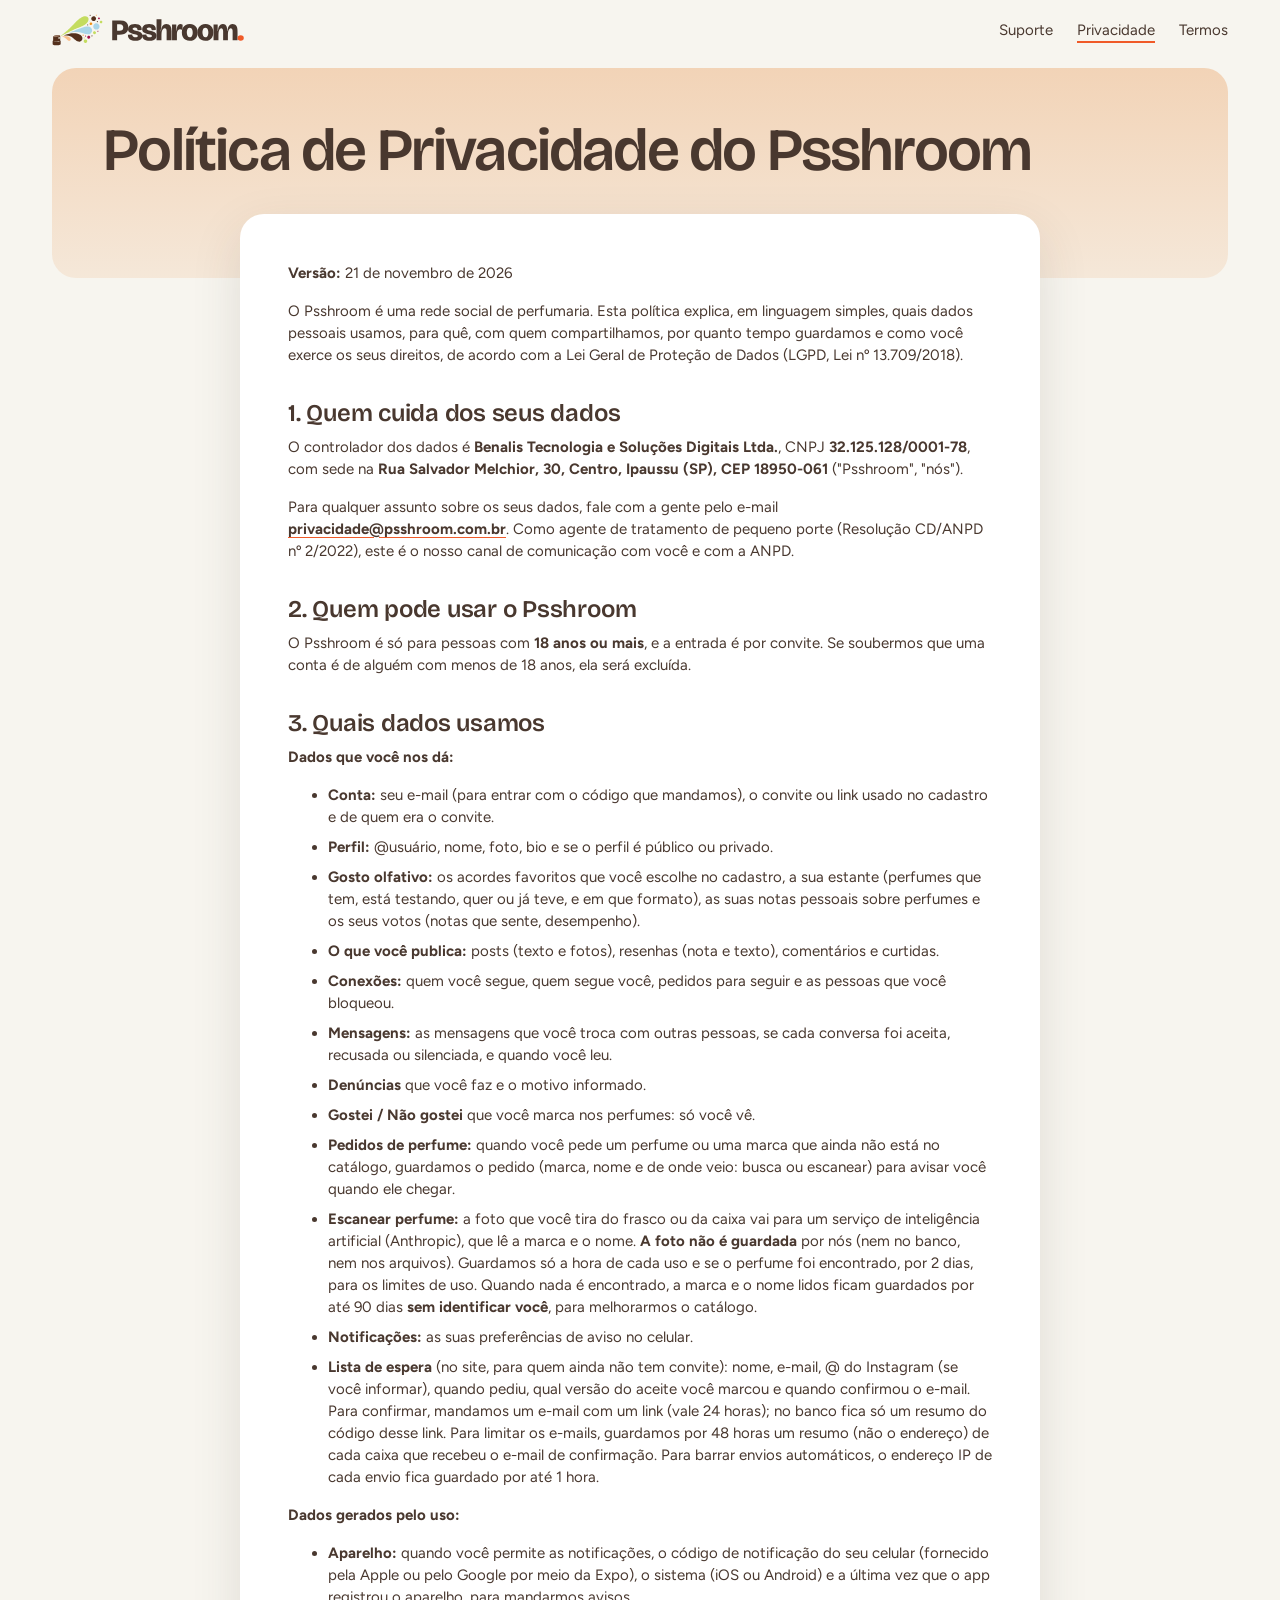
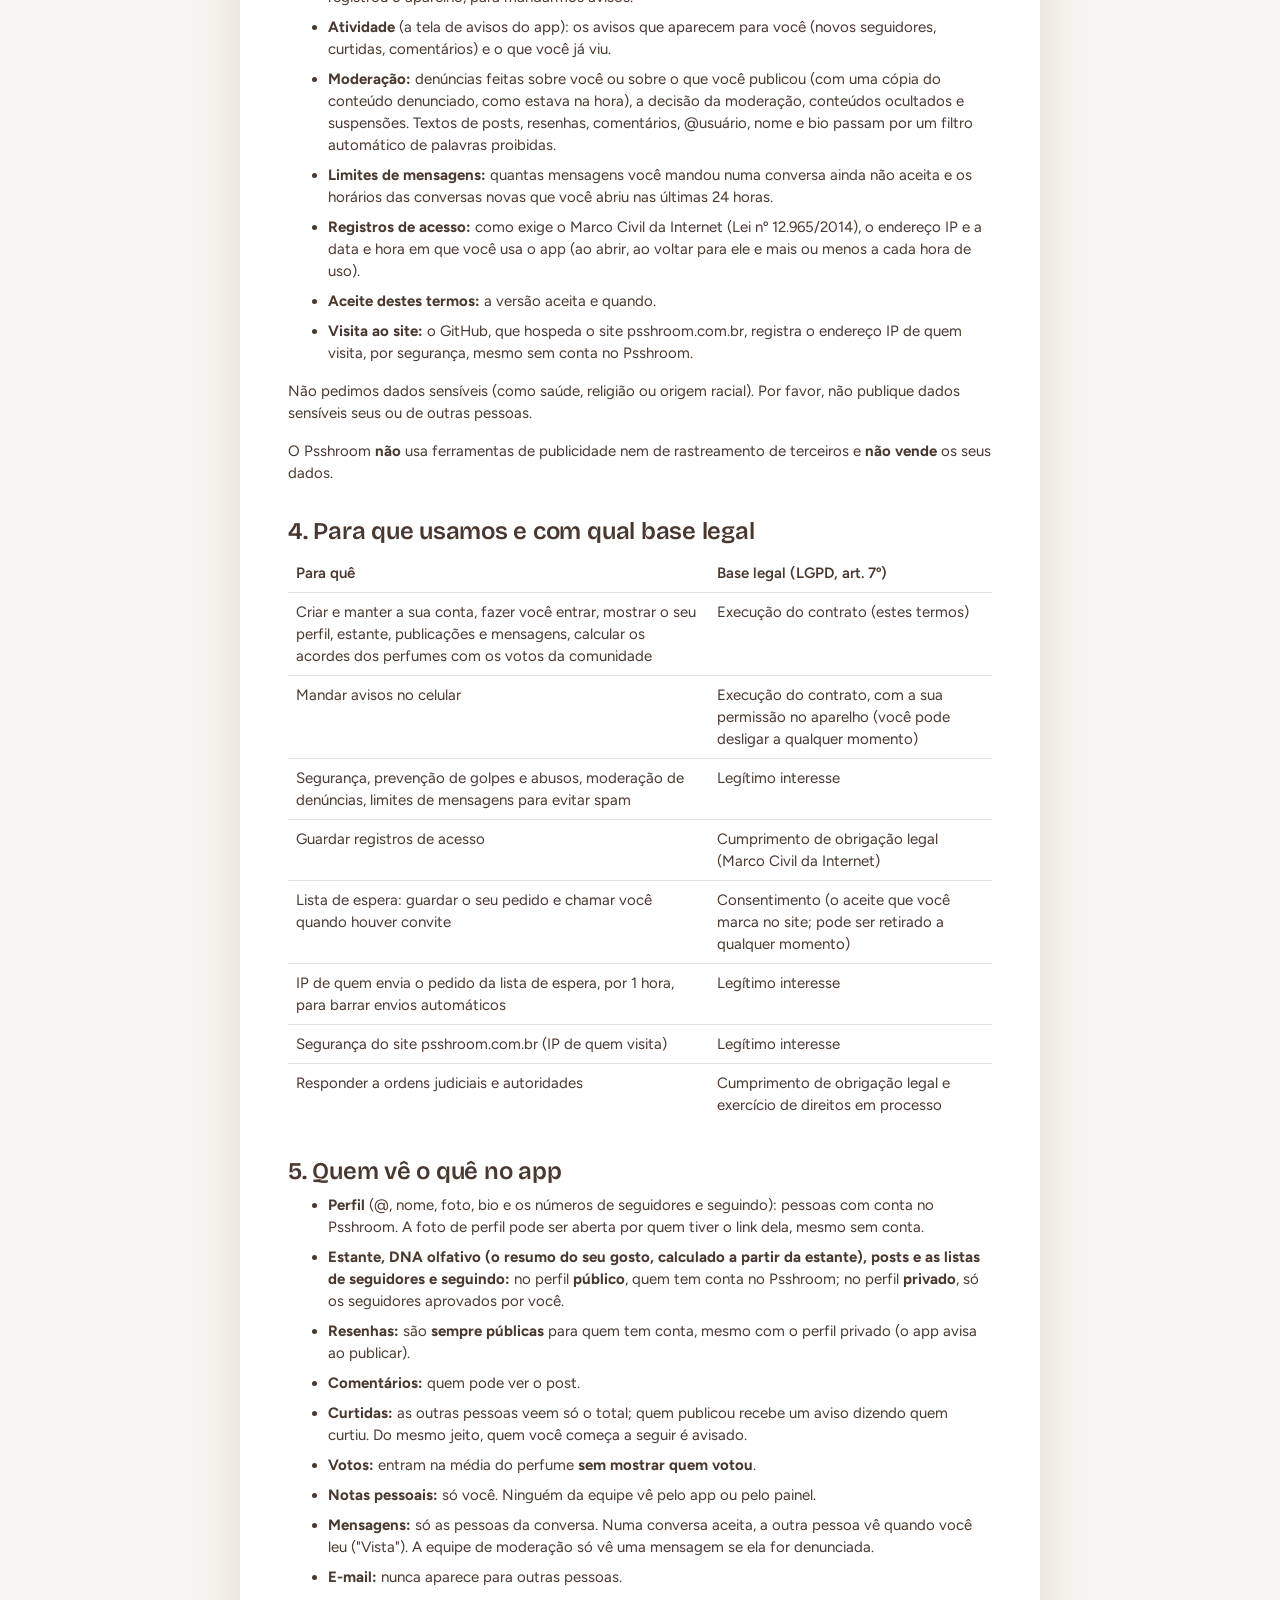
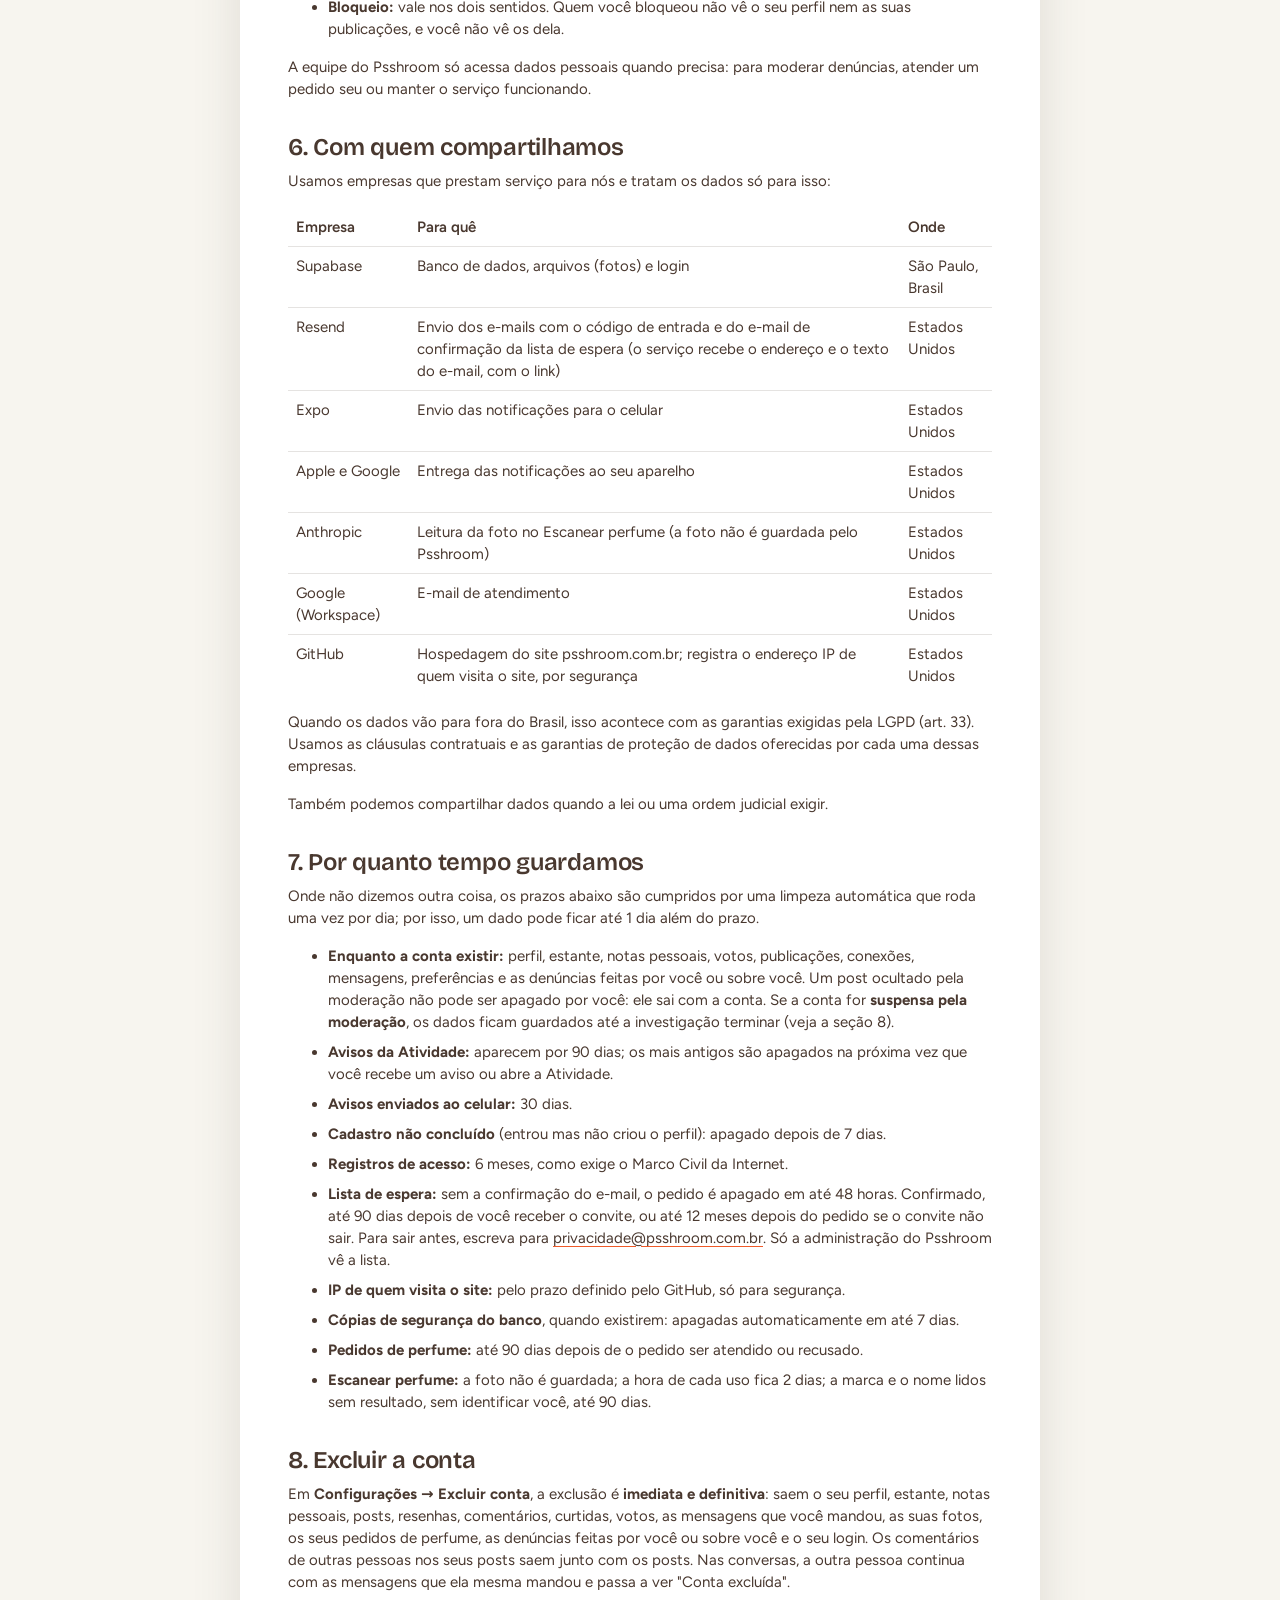
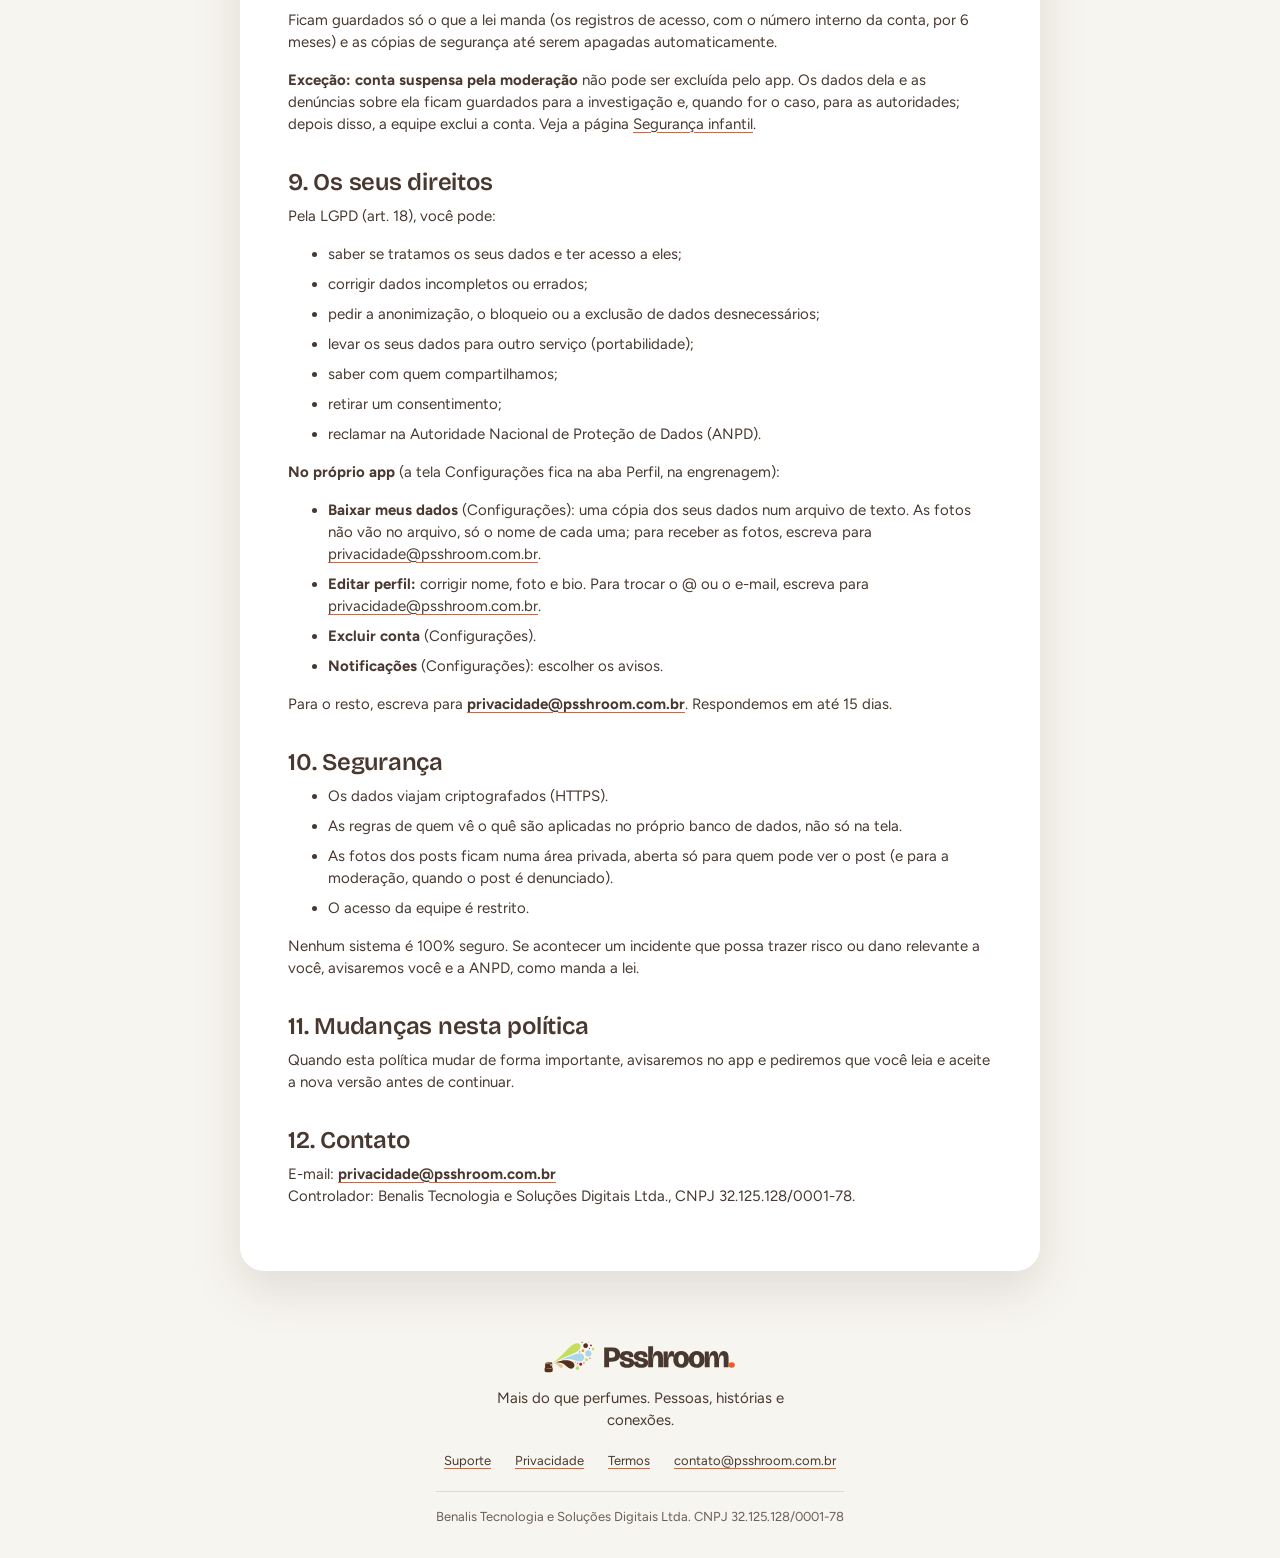
==== commit 41b49b7a: "Exceção da conta suspensa e limpeza diária na Política, Termos e Suporte (psshroom 70969dc) Co-Autho" ====
--- a/privacidade/index.html
+++ b/privacidade/index.html
@@ -108,8 +108,9 @@
 <p>Quando os dados vão para fora do Brasil, isso acontece com as garantias exigidas pela LGPD (art. 33). Usamos as cláusulas contratuais e as garantias de proteção de dados oferecidas por cada uma dessas empresas.</p>
 <p>Também podemos compartilhar dados quando a lei ou uma ordem judicial exigir.</p>
 <h2>7. Por quanto tempo guardamos</h2>
+<p>Onde não dizemos outra coisa, os prazos abaixo são cumpridos por uma limpeza automática que roda uma vez por dia; por isso, um dado pode ficar até 1 dia além do prazo.</p>
 <ul>
-<li><strong>Enquanto a conta existir:</strong> perfil, estante, notas pessoais, votos, publicações, conexões, mensagens, preferências e as denúncias feitas por você ou sobre você. Um post ocultado pela moderação não pode ser apagado por você: ele sai com a conta.</li>
+<li><strong>Enquanto a conta existir:</strong> perfil, estante, notas pessoais, votos, publicações, conexões, mensagens, preferências e as denúncias feitas por você ou sobre você. Um post ocultado pela moderação não pode ser apagado por você: ele sai com a conta. Se a conta for <strong>suspensa pela moderação</strong>, os dados ficam guardados até a investigação terminar (veja a seção 8).</li>
 <li><strong>Avisos da Atividade:</strong> aparecem por 90 dias; os mais antigos são apagados na próxima vez que você recebe um aviso ou abre a Atividade.</li>
 <li><strong>Avisos enviados ao celular:</strong> 30 dias.</li>
 <li><strong>Cadastro não concluído</strong> (entrou mas não criou o perfil): apagado depois de 7 dias.</li>
@@ -123,6 +124,7 @@
 <h2>8. Excluir a conta</h2>
 <p>Em <strong>Configurações → Excluir conta</strong>, a exclusão é <strong>imediata e definitiva</strong>: saem o seu perfil, estante, notas pessoais, posts, resenhas, comentários, curtidas, votos, as mensagens que você mandou, as suas fotos, os seus pedidos de perfume, as denúncias feitas por você ou sobre você e o seu login. Os comentários de outras pessoas nos seus posts saem junto com os posts. Nas conversas, a outra pessoa continua com as mensagens que ela mesma mandou e passa a ver "Conta excluída".</p>
 <p>Ficam guardados só o que a lei manda (os registros de acesso, com o número interno da conta, por 6 meses) e as cópias de segurança até serem apagadas automaticamente.</p>
+<p><strong>Exceção: conta suspensa pela moderação</strong> não pode ser excluída pelo app. Os dados dela e as denúncias sobre ela ficam guardados para a investigação e, quando for o caso, para as autoridades; depois disso, a equipe exclui a conta. Veja a página <a href="/seguranca-infantil/">Segurança infantil</a>.</p>
 <h2>9. Os seus direitos</h2>
 <p>Pela LGPD (art. 18), você pode:</p>
 <ul>
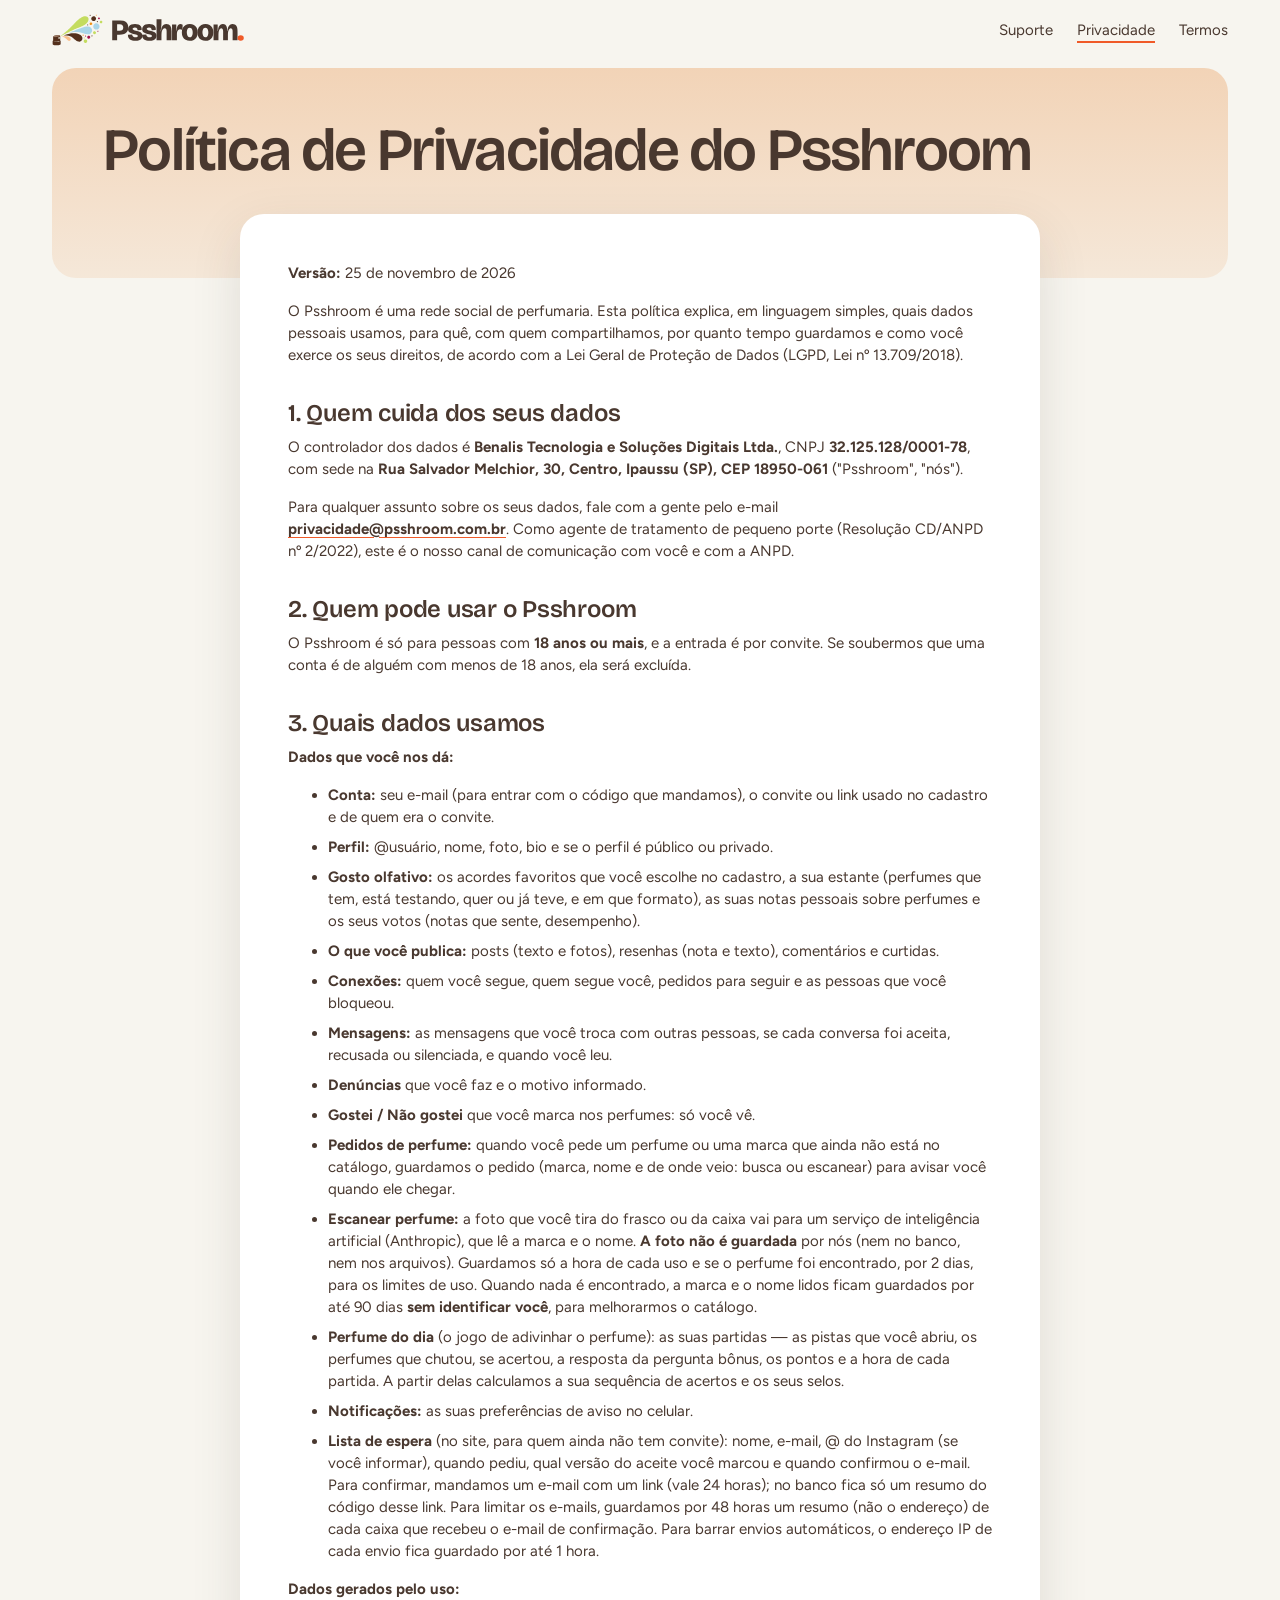
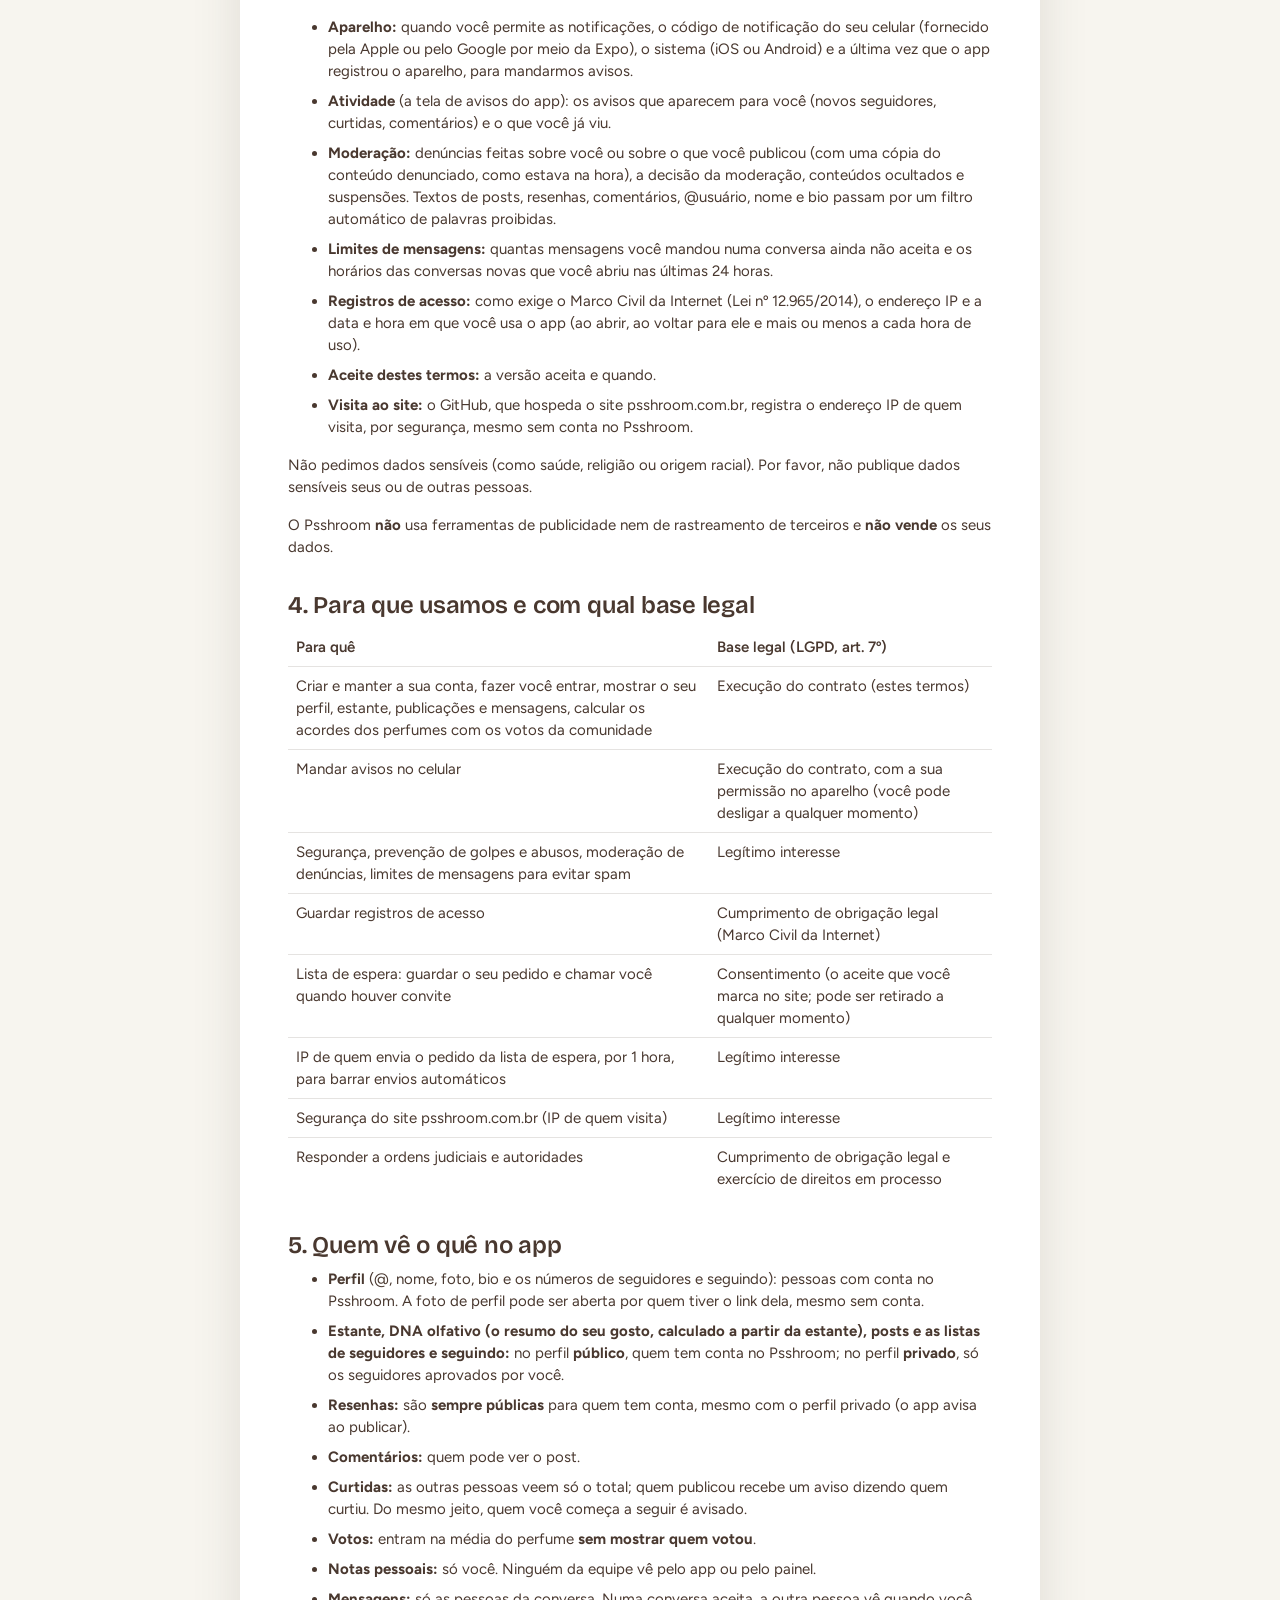
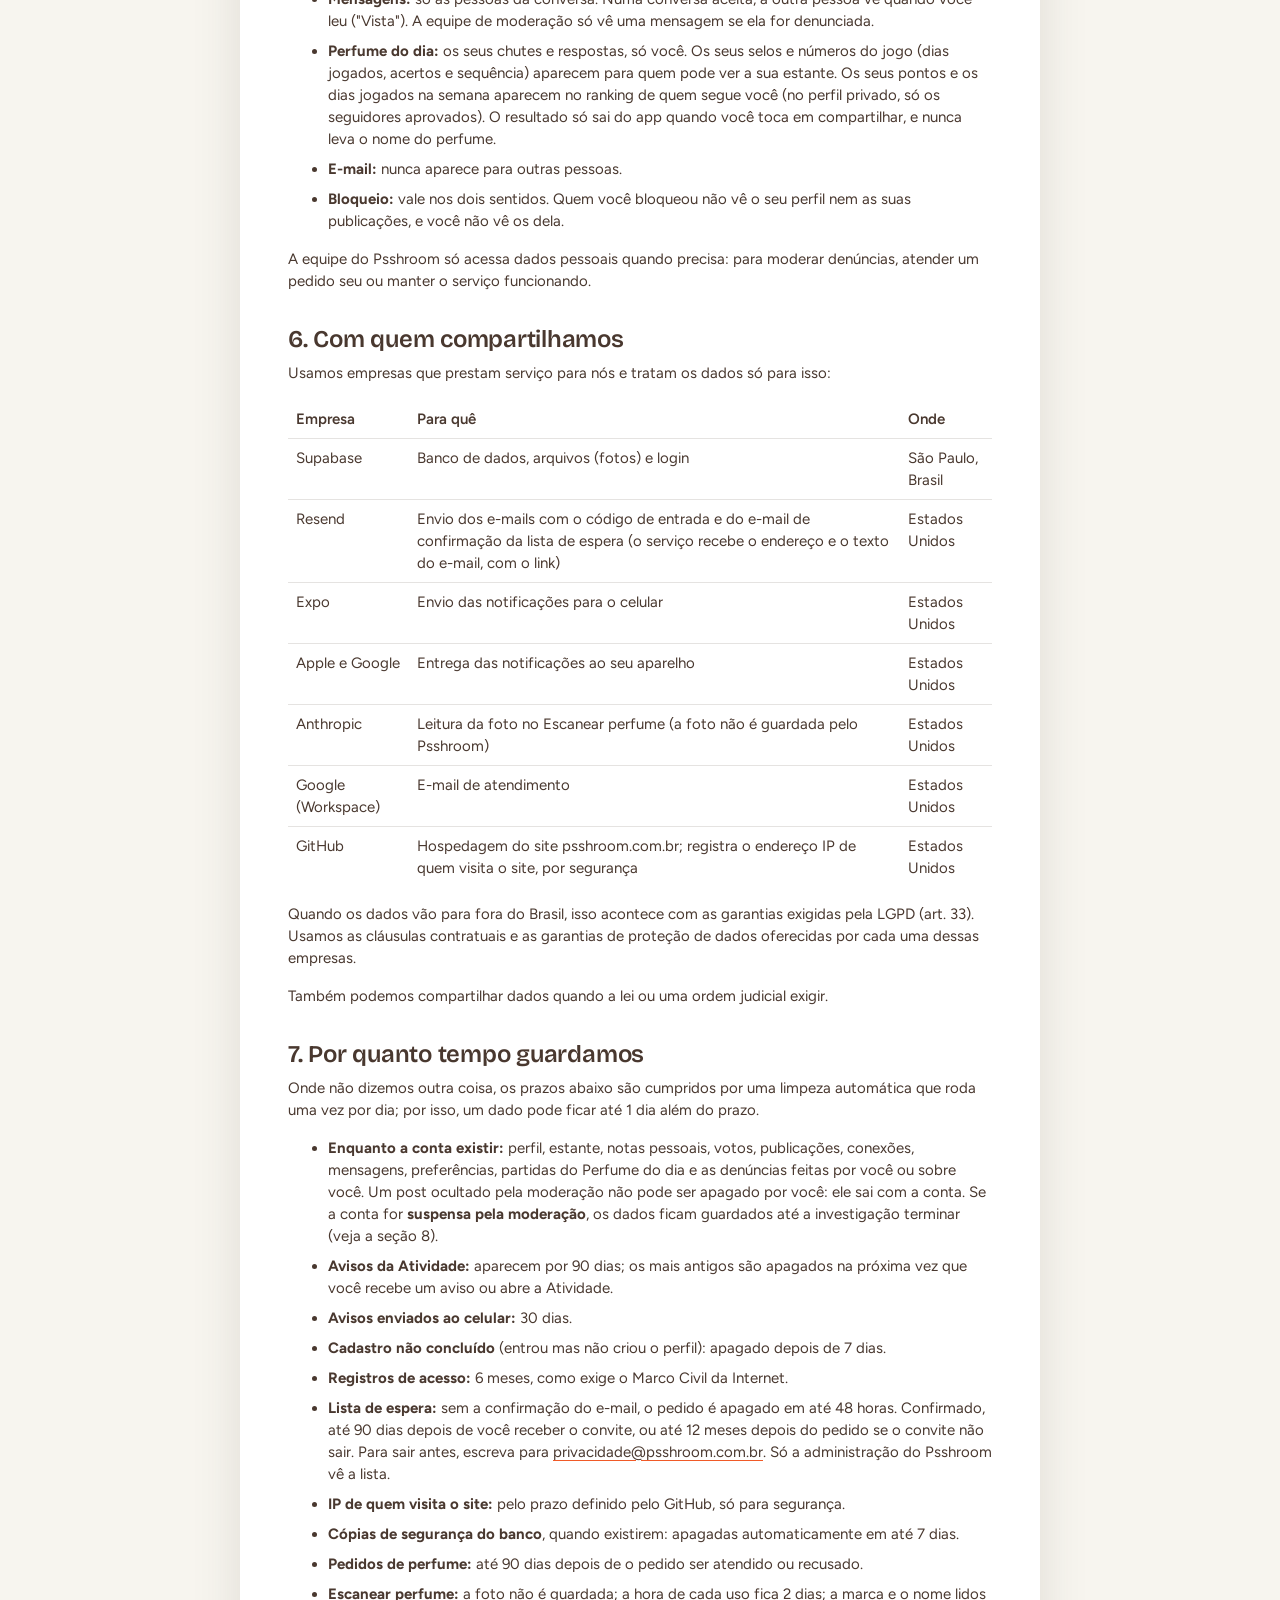
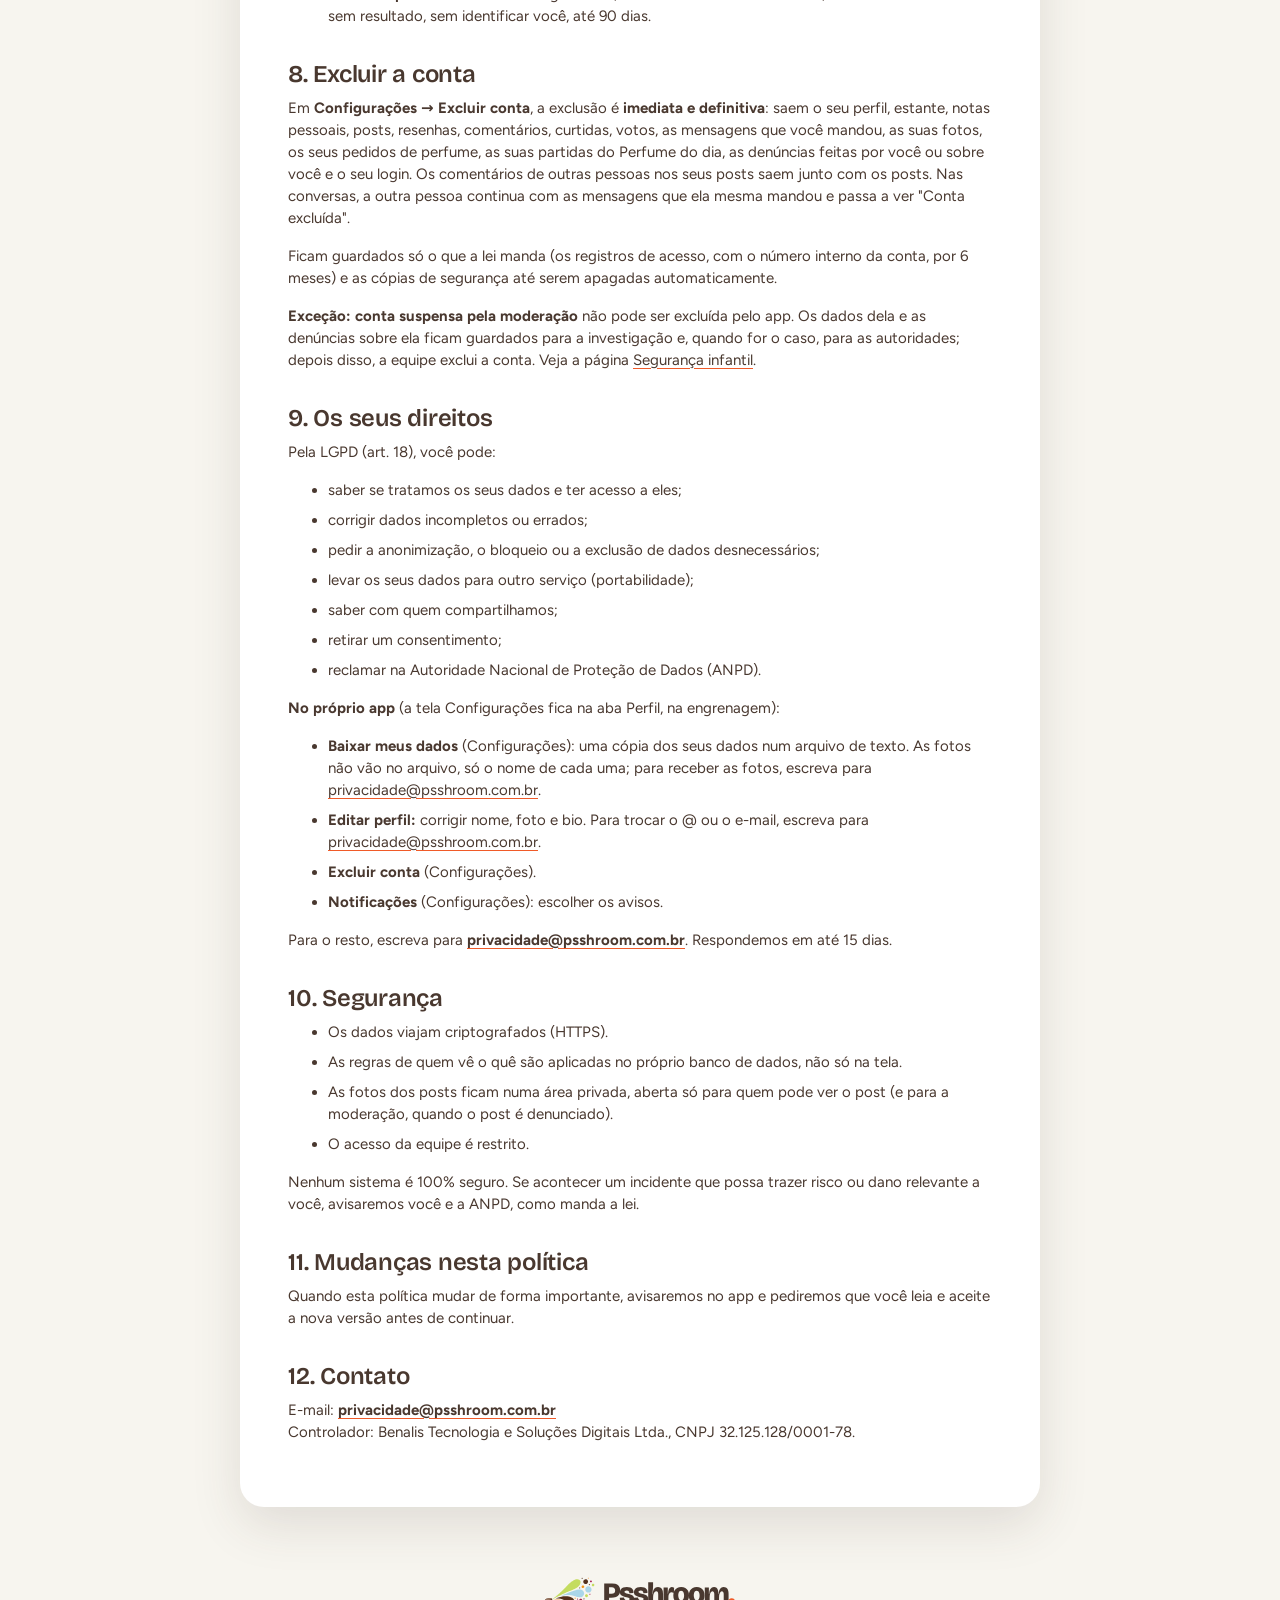
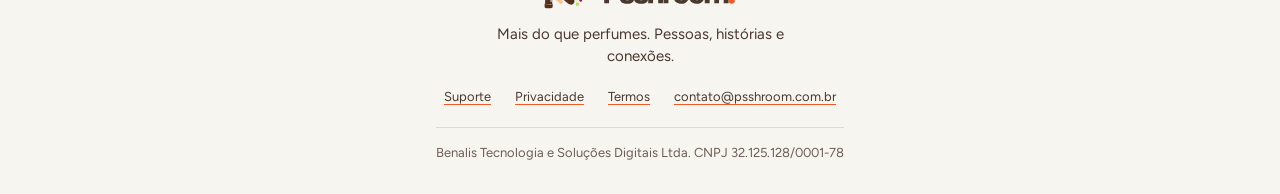
==== commit 71dad5a5: "Política de Privacidade: Perfume do dia (25/11/2026)" ====
--- a/privacidade/index.html
+++ b/privacidade/index.html
@@ -34,7 +34,7 @@
 <div class="pagina">
 <div class="faixa"><h1>Política de Privacidade do Psshroom</h1></div>
 <div class="folha">
-<p><strong>Versão:</strong> 21 de novembro de 2026</p>
+<p><strong>Versão:</strong> 25 de novembro de 2026</p>
 <p>O Psshroom é uma rede social de perfumaria. Esta política explica, em linguagem simples, quais dados pessoais usamos, para quê, com quem compartilhamos, por quanto tempo guardamos e como você exerce os seus direitos, de acordo com a Lei Geral de Proteção de Dados (LGPD, Lei nº 13.709/2018).</p>
 <h2>1. Quem cuida dos seus dados</h2>
 <p>O controlador dos dados é <strong>Benalis Tecnologia e Soluções Digitais Ltda.</strong>, CNPJ <strong>32.125.128/0001-78</strong>, com sede na <strong>Rua Salvador Melchior, 30, Centro, Ipaussu (SP), CEP 18950-061</strong> ("Psshroom", "nós").</p>
@@ -54,6 +54,7 @@
 <li><strong>Gostei / Não gostei</strong> que você marca nos perfumes: só você vê.</li>
 <li><strong>Pedidos de perfume:</strong> quando você pede um perfume ou uma marca que ainda não está no catálogo, guardamos o pedido (marca, nome e de onde veio: busca ou escanear) para avisar você quando ele chegar.</li>
 <li><strong>Escanear perfume:</strong> a foto que você tira do frasco ou da caixa vai para um serviço de inteligência artificial (Anthropic), que lê a marca e o nome. <strong>A foto não é guardada</strong> por nós (nem no banco, nem nos arquivos). Guardamos só a hora de cada uso e se o perfume foi encontrado, por 2 dias, para os limites de uso. Quando nada é encontrado, a marca e o nome lidos ficam guardados por até 90 dias <strong>sem identificar você</strong>, para melhorarmos o catálogo.</li>
+<li><strong>Perfume do dia</strong> (o jogo de adivinhar o perfume): as suas partidas — as pistas que você abriu, os perfumes que chutou, se acertou, a resposta da pergunta bônus, os pontos e a hora de cada partida. A partir delas calculamos a sua sequência de acertos e os seus selos.</li>
 <li><strong>Notificações:</strong> as suas preferências de aviso no celular.</li>
 <li><strong>Lista de espera</strong> (no site, para quem ainda não tem convite): nome, e-mail, @ do Instagram (se você informar), quando pediu, qual versão do aceite você marcou e quando confirmou o e-mail. Para confirmar, mandamos um e-mail com um link (vale 24 horas); no banco fica só um resumo do código desse link. Para limitar os e-mails, guardamos por 48 horas um resumo (não o endereço) de cada caixa que recebeu o e-mail de confirmação. Para barrar envios automáticos, o endereço IP de cada envio fica guardado por até 1 hora.</li>
 </ul>
@@ -90,6 +91,7 @@
 <li><strong>Votos:</strong> entram na média do perfume <strong>sem mostrar quem votou</strong>.</li>
 <li><strong>Notas pessoais:</strong> só você. Ninguém da equipe vê pelo app ou pelo painel.</li>
 <li><strong>Mensagens:</strong> só as pessoas da conversa. Numa conversa aceita, a outra pessoa vê quando você leu ("Vista"). A equipe de moderação só vê uma mensagem se ela for denunciada.</li>
+<li><strong>Perfume do dia:</strong> os seus chutes e respostas, só você. Os seus selos e números do jogo (dias jogados, acertos e sequência) aparecem para quem pode ver a sua estante. Os seus pontos e os dias jogados na semana aparecem no ranking de quem segue você (no perfil privado, só os seguidores aprovados). O resultado só sai do app quando você toca em compartilhar, e nunca leva o nome do perfume.</li>
 <li><strong>E-mail:</strong> nunca aparece para outras pessoas.</li>
 <li><strong>Bloqueio:</strong> vale nos dois sentidos. Quem você bloqueou não vê o seu perfil nem as suas publicações, e você não vê os dela.</li>
 </ul>
@@ -110,7 +112,7 @@
 <h2>7. Por quanto tempo guardamos</h2>
 <p>Onde não dizemos outra coisa, os prazos abaixo são cumpridos por uma limpeza automática que roda uma vez por dia; por isso, um dado pode ficar até 1 dia além do prazo.</p>
 <ul>
-<li><strong>Enquanto a conta existir:</strong> perfil, estante, notas pessoais, votos, publicações, conexões, mensagens, preferências e as denúncias feitas por você ou sobre você. Um post ocultado pela moderação não pode ser apagado por você: ele sai com a conta. Se a conta for <strong>suspensa pela moderação</strong>, os dados ficam guardados até a investigação terminar (veja a seção 8).</li>
+<li><strong>Enquanto a conta existir:</strong> perfil, estante, notas pessoais, votos, publicações, conexões, mensagens, preferências, partidas do Perfume do dia e as denúncias feitas por você ou sobre você. Um post ocultado pela moderação não pode ser apagado por você: ele sai com a conta. Se a conta for <strong>suspensa pela moderação</strong>, os dados ficam guardados até a investigação terminar (veja a seção 8).</li>
 <li><strong>Avisos da Atividade:</strong> aparecem por 90 dias; os mais antigos são apagados na próxima vez que você recebe um aviso ou abre a Atividade.</li>
 <li><strong>Avisos enviados ao celular:</strong> 30 dias.</li>
 <li><strong>Cadastro não concluído</strong> (entrou mas não criou o perfil): apagado depois de 7 dias.</li>
@@ -122,7 +124,7 @@
 <li><strong>Escanear perfume:</strong> a foto não é guardada; a hora de cada uso fica 2 dias; a marca e o nome lidos sem resultado, sem identificar você, até 90 dias.</li>
 </ul>
 <h2>8. Excluir a conta</h2>
-<p>Em <strong>Configurações → Excluir conta</strong>, a exclusão é <strong>imediata e definitiva</strong>: saem o seu perfil, estante, notas pessoais, posts, resenhas, comentários, curtidas, votos, as mensagens que você mandou, as suas fotos, os seus pedidos de perfume, as denúncias feitas por você ou sobre você e o seu login. Os comentários de outras pessoas nos seus posts saem junto com os posts. Nas conversas, a outra pessoa continua com as mensagens que ela mesma mandou e passa a ver "Conta excluída".</p>
+<p>Em <strong>Configurações → Excluir conta</strong>, a exclusão é <strong>imediata e definitiva</strong>: saem o seu perfil, estante, notas pessoais, posts, resenhas, comentários, curtidas, votos, as mensagens que você mandou, as suas fotos, os seus pedidos de perfume, as suas partidas do Perfume do dia, as denúncias feitas por você ou sobre você e o seu login. Os comentários de outras pessoas nos seus posts saem junto com os posts. Nas conversas, a outra pessoa continua com as mensagens que ela mesma mandou e passa a ver "Conta excluída".</p>
 <p>Ficam guardados só o que a lei manda (os registros de acesso, com o número interno da conta, por 6 meses) e as cópias de segurança até serem apagadas automaticamente.</p>
 <p><strong>Exceção: conta suspensa pela moderação</strong> não pode ser excluída pelo app. Os dados dela e as denúncias sobre ela ficam guardados para a investigação e, quando for o caso, para as autoridades; depois disso, a equipe exclui a conta. Veja a página <a href="/seguranca-infantil/">Segurança infantil</a>.</p>
 <h2>9. Os seus direitos</h2>
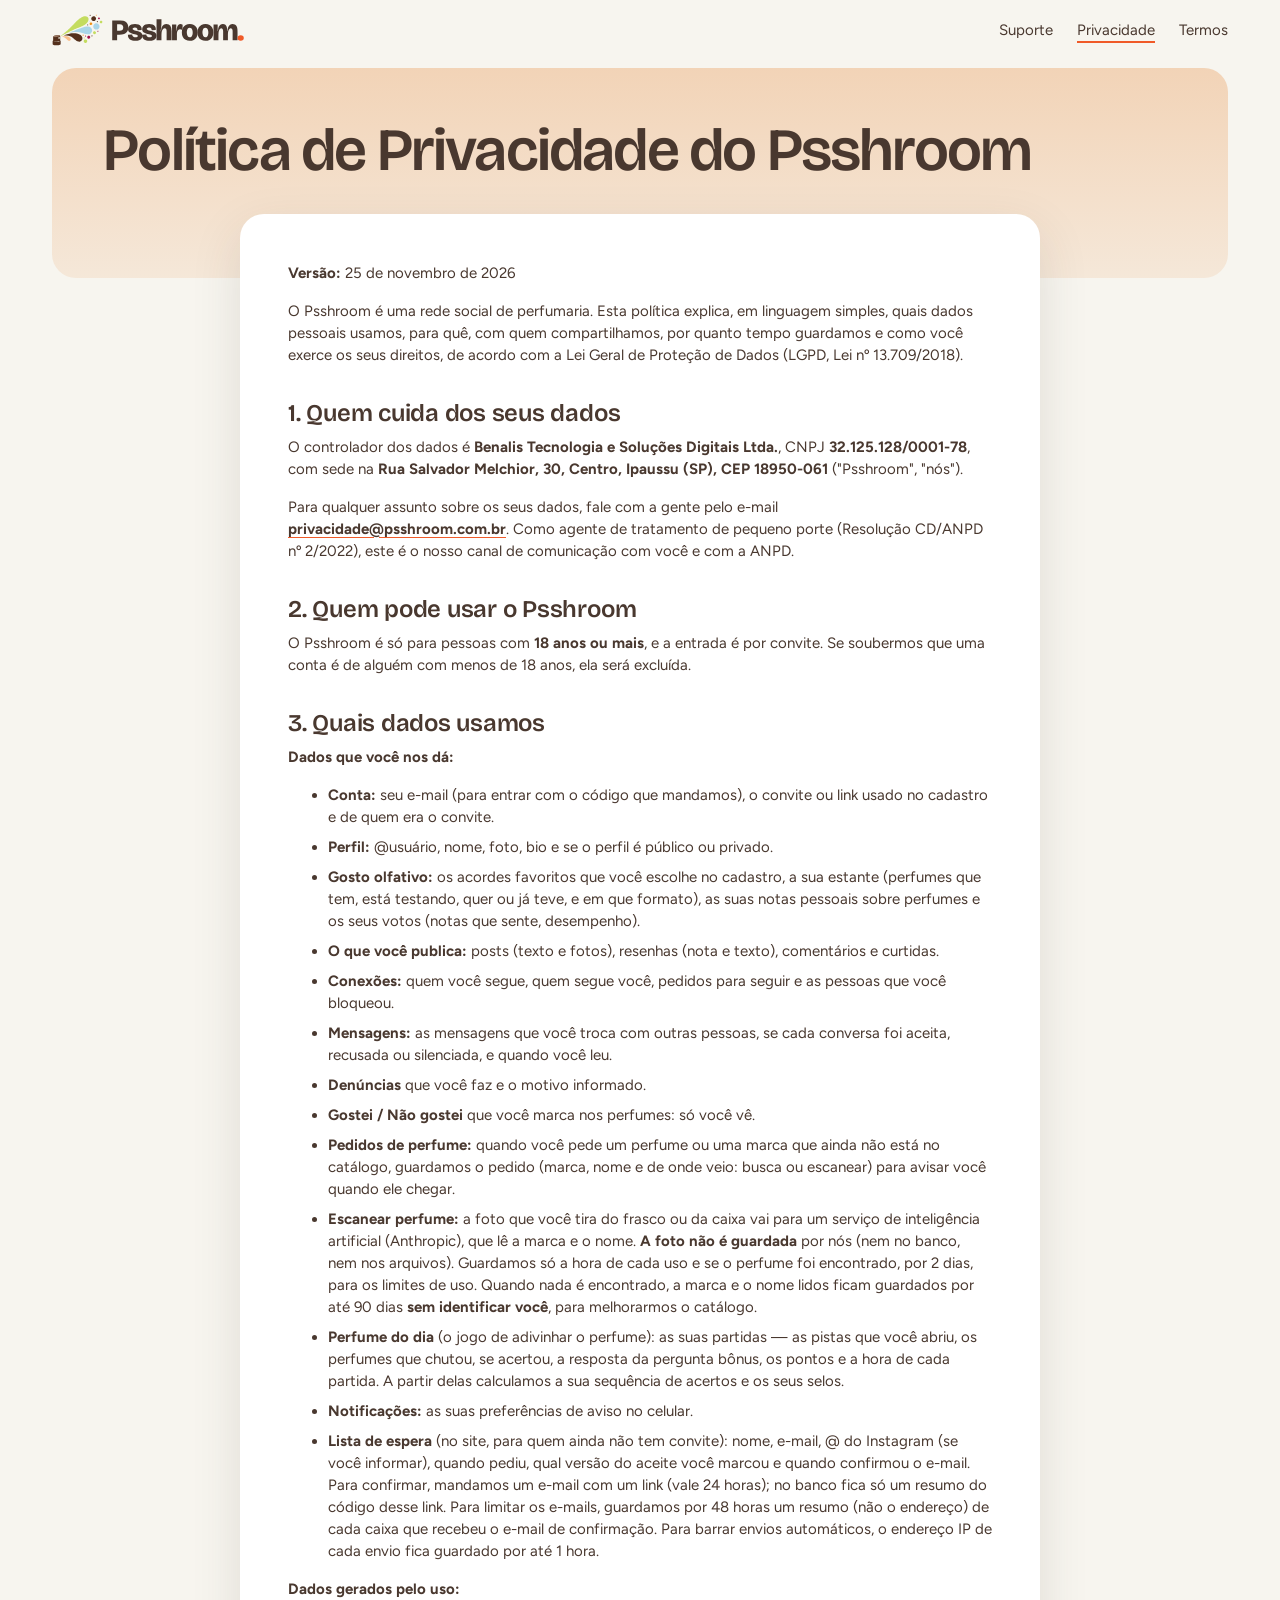
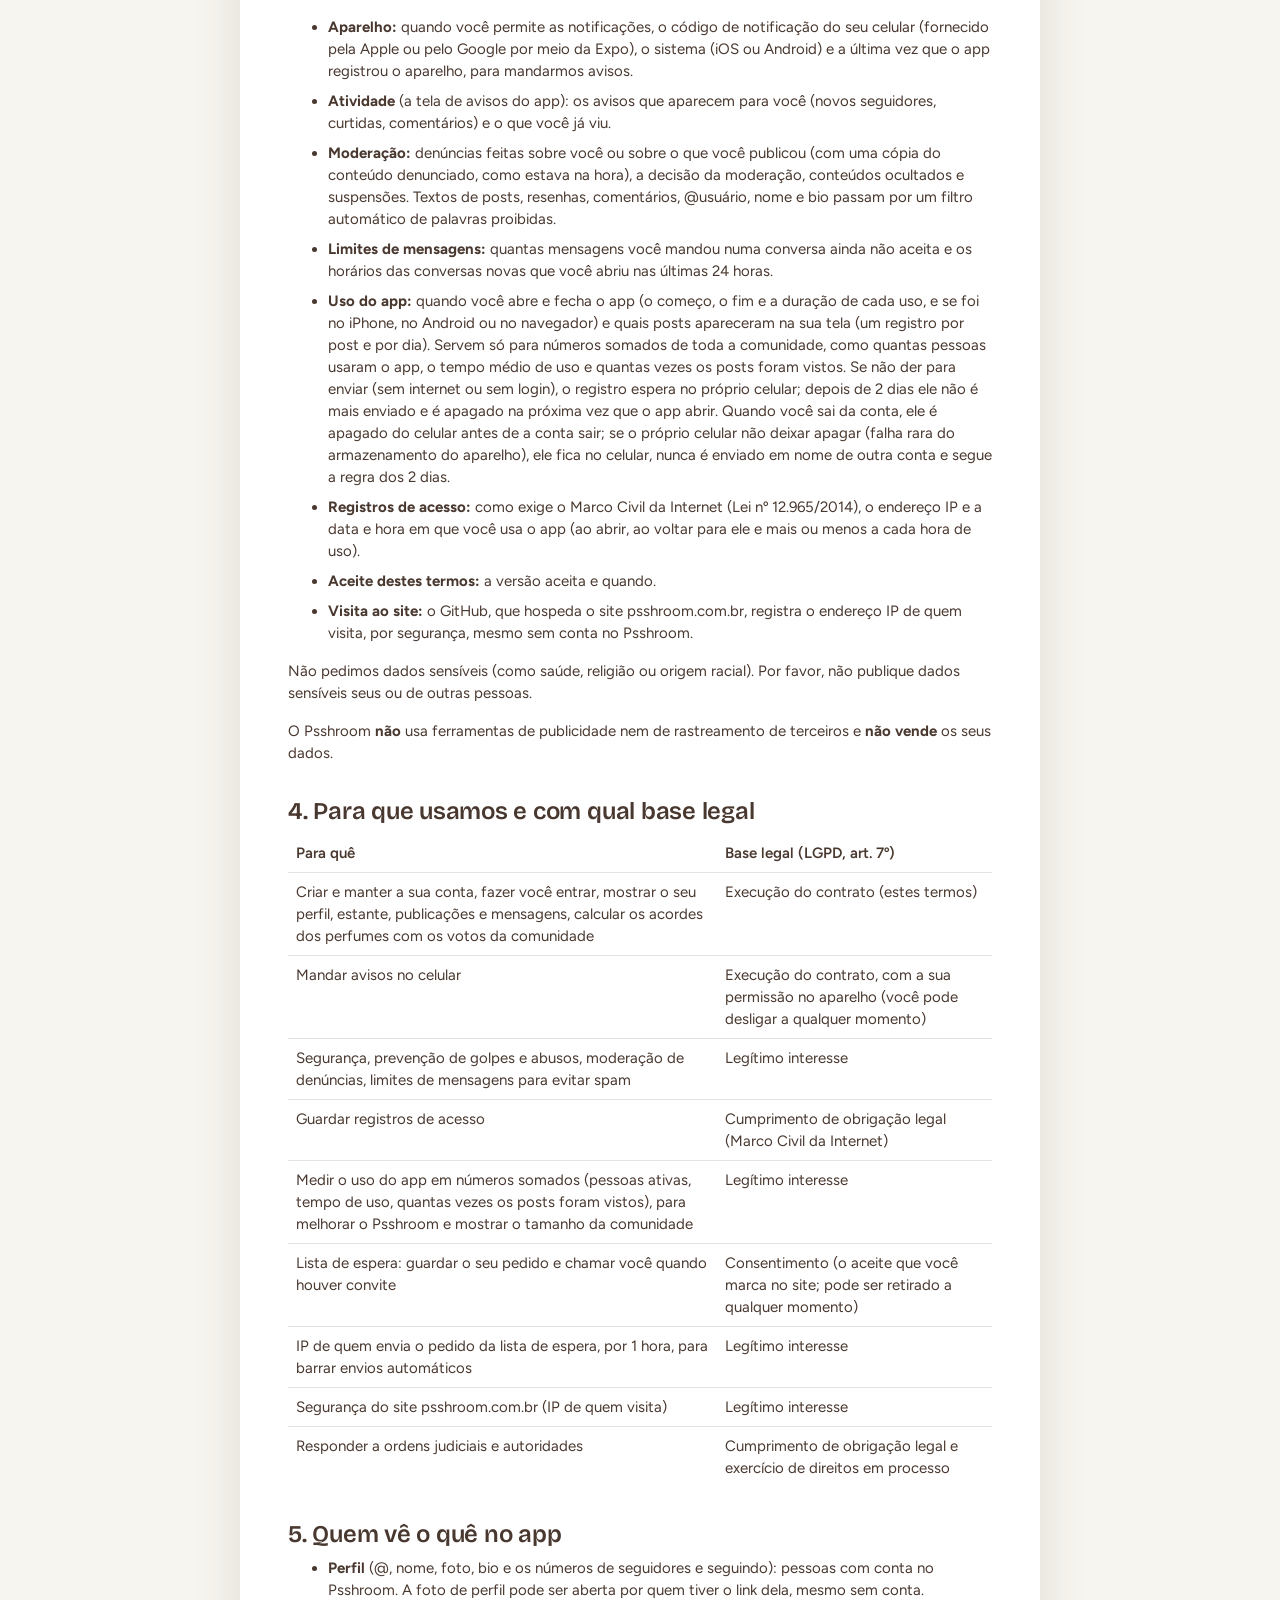
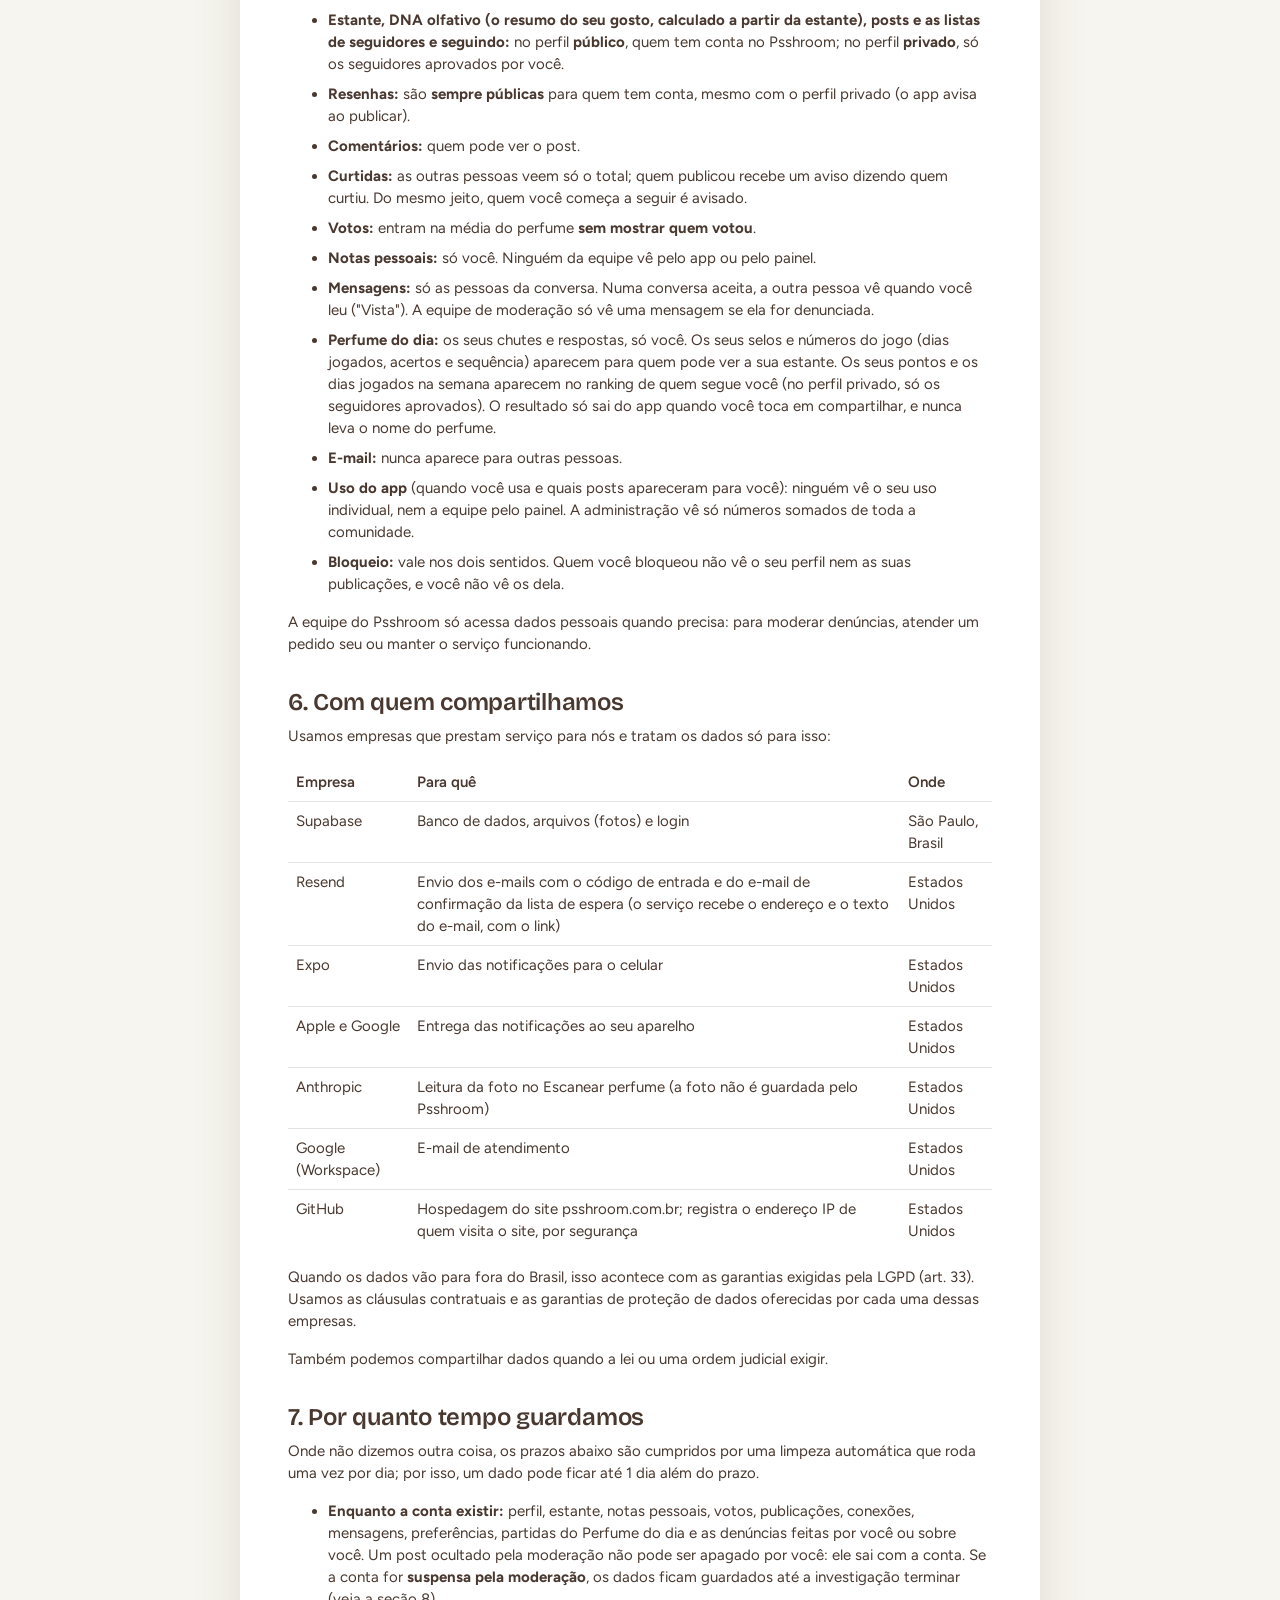
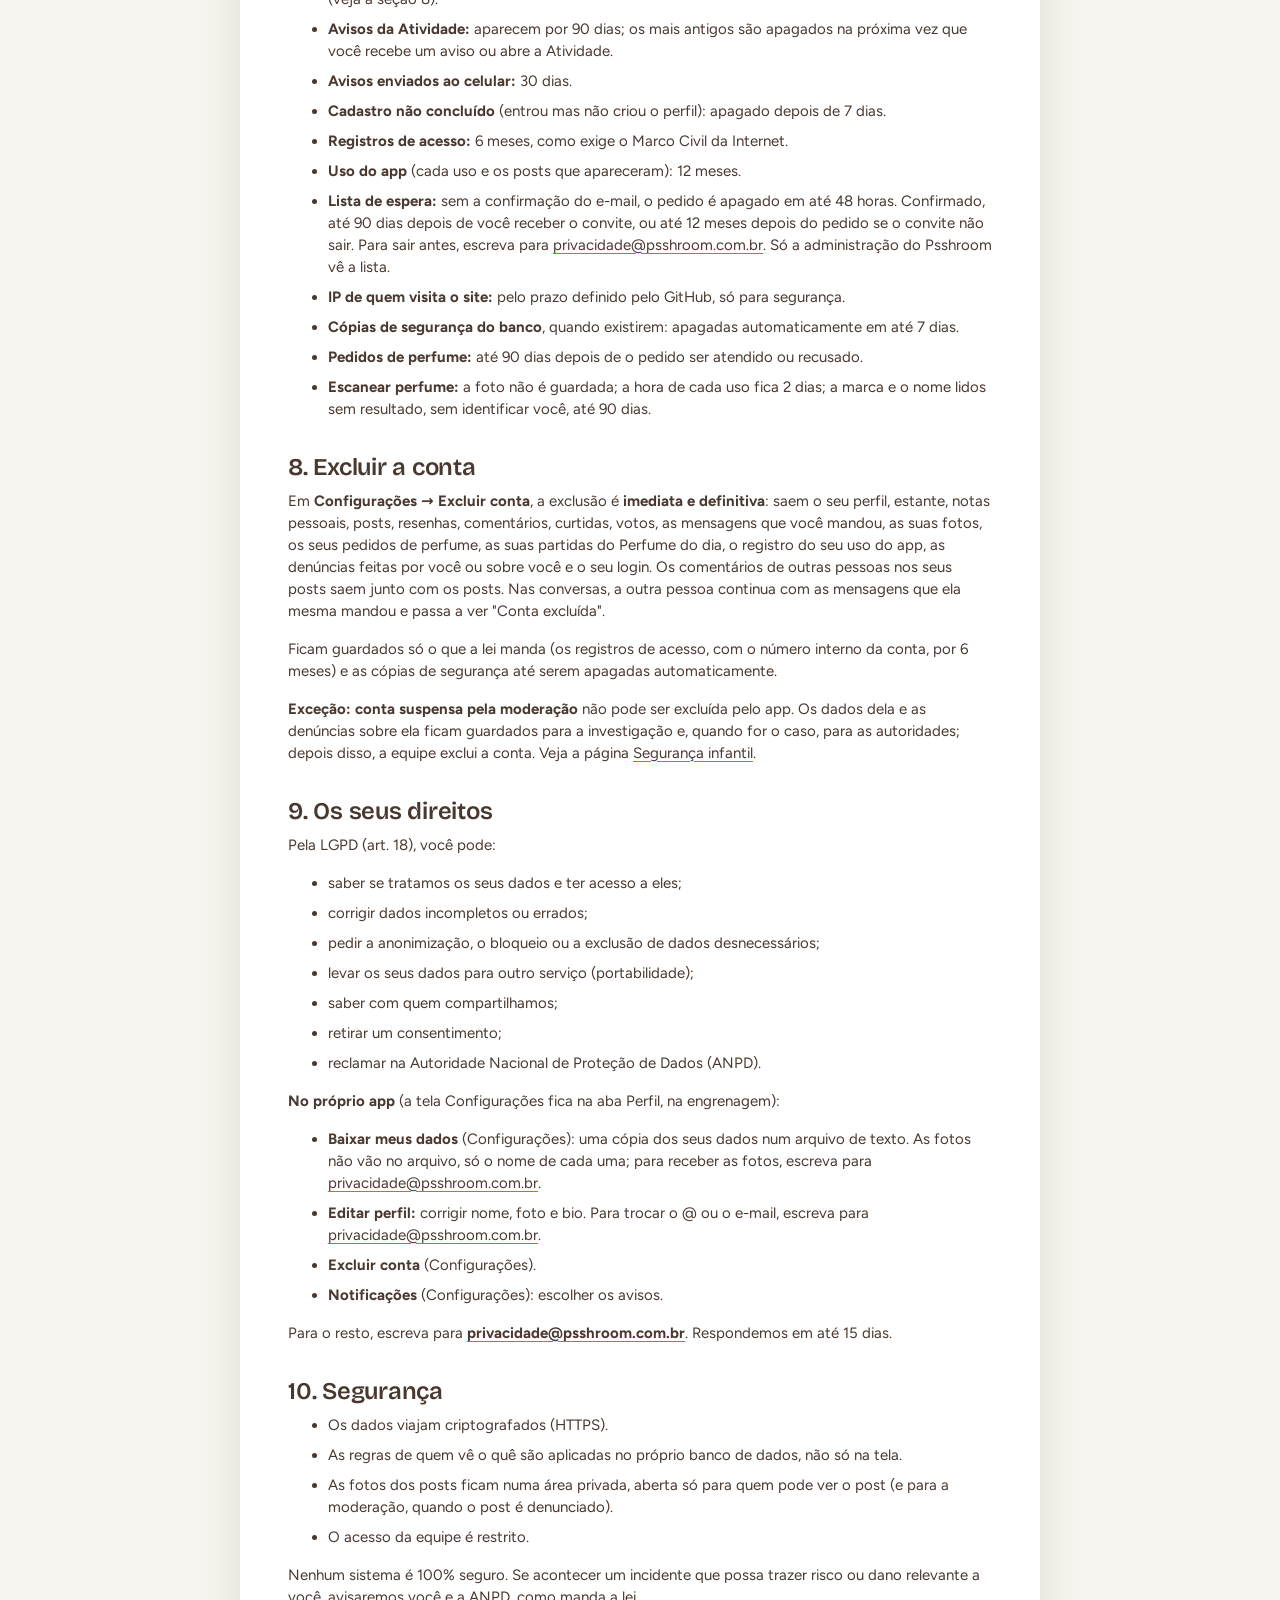
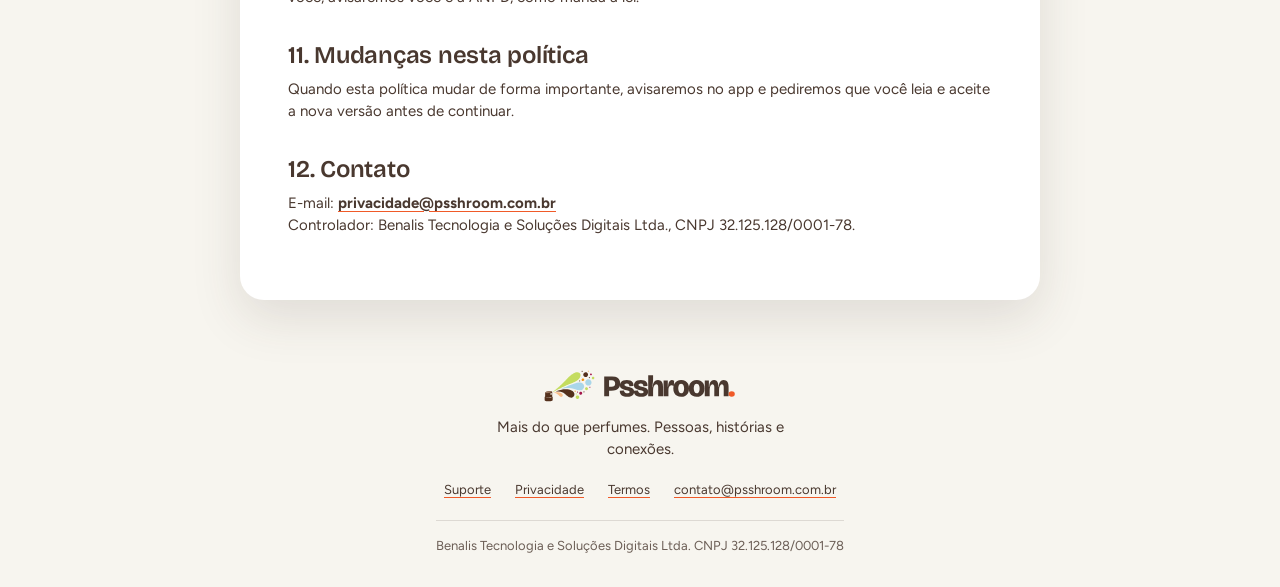
==== commit 9389bd86: "Política de Privacidade: registro de uso do app (#87) Co-Authored-By: Claude Opus 5.5 <noreply@anthr" ====
--- a/privacidade/index.html
+++ b/privacidade/index.html
@@ -64,6 +64,7 @@
 <li><strong>Atividade</strong> (a tela de avisos do app): os avisos que aparecem para você (novos seguidores, curtidas, comentários) e o que você já viu.</li>
 <li><strong>Moderação:</strong> denúncias feitas sobre você ou sobre o que você publicou (com uma cópia do conteúdo denunciado, como estava na hora), a decisão da moderação, conteúdos ocultados e suspensões. Textos de posts, resenhas, comentários, @usuário, nome e bio passam por um filtro automático de palavras proibidas.</li>
 <li><strong>Limites de mensagens:</strong> quantas mensagens você mandou numa conversa ainda não aceita e os horários das conversas novas que você abriu nas últimas 24 horas.</li>
+<li><strong>Uso do app:</strong> quando você abre e fecha o app (o começo, o fim e a duração de cada uso, e se foi no iPhone, no Android ou no navegador) e quais posts apareceram na sua tela (um registro por post e por dia). Servem só para números somados de toda a comunidade, como quantas pessoas usaram o app, o tempo médio de uso e quantas vezes os posts foram vistos. Se não der para enviar (sem internet ou sem login), o registro espera no próprio celular; depois de 2 dias ele não é mais enviado e é apagado na próxima vez que o app abrir. Quando você sai da conta, ele é apagado do celular antes de a conta sair; se o próprio celular não deixar apagar (falha rara do armazenamento do aparelho), ele fica no celular, nunca é enviado em nome de outra conta e segue a regra dos 2 dias.</li>
 <li><strong>Registros de acesso:</strong> como exige o Marco Civil da Internet (Lei nº 12.965/2014), o endereço IP e a data e hora em que você usa o app (ao abrir, ao voltar para ele e mais ou menos a cada hora de uso).</li>
 <li><strong>Aceite destes termos:</strong> a versão aceita e quando.</li>
 <li><strong>Visita ao site:</strong> o GitHub, que hospeda o site psshroom.com.br, registra o endereço IP de quem visita, por segurança, mesmo sem conta no Psshroom.</li>
@@ -76,6 +77,7 @@
 <tr><td>Mandar avisos no celular</td><td>Execução do contrato, com a sua permissão no aparelho (você pode desligar a qualquer momento)</td></tr>
 <tr><td>Segurança, prevenção de golpes e abusos, moderação de denúncias, limites de mensagens para evitar spam</td><td>Legítimo interesse</td></tr>
 <tr><td>Guardar registros de acesso</td><td>Cumprimento de obrigação legal (Marco Civil da Internet)</td></tr>
+<tr><td>Medir o uso do app em números somados (pessoas ativas, tempo de uso, quantas vezes os posts foram vistos), para melhorar o Psshroom e mostrar o tamanho da comunidade</td><td>Legítimo interesse</td></tr>
 <tr><td>Lista de espera: guardar o seu pedido e chamar você quando houver convite</td><td>Consentimento (o aceite que você marca no site; pode ser retirado a qualquer momento)</td></tr>
 <tr><td>IP de quem envia o pedido da lista de espera, por 1 hora, para barrar envios automáticos</td><td>Legítimo interesse</td></tr>
 <tr><td>Segurança do site psshroom.com.br (IP de quem visita)</td><td>Legítimo interesse</td></tr>
@@ -93,6 +95,7 @@
 <li><strong>Mensagens:</strong> só as pessoas da conversa. Numa conversa aceita, a outra pessoa vê quando você leu ("Vista"). A equipe de moderação só vê uma mensagem se ela for denunciada.</li>
 <li><strong>Perfume do dia:</strong> os seus chutes e respostas, só você. Os seus selos e números do jogo (dias jogados, acertos e sequência) aparecem para quem pode ver a sua estante. Os seus pontos e os dias jogados na semana aparecem no ranking de quem segue você (no perfil privado, só os seguidores aprovados). O resultado só sai do app quando você toca em compartilhar, e nunca leva o nome do perfume.</li>
 <li><strong>E-mail:</strong> nunca aparece para outras pessoas.</li>
+<li><strong>Uso do app</strong> (quando você usa e quais posts apareceram para você): ninguém vê o seu uso individual, nem a equipe pelo painel. A administração vê só números somados de toda a comunidade.</li>
 <li><strong>Bloqueio:</strong> vale nos dois sentidos. Quem você bloqueou não vê o seu perfil nem as suas publicações, e você não vê os dela.</li>
 </ul>
 <p>A equipe do Psshroom só acessa dados pessoais quando precisa: para moderar denúncias, atender um pedido seu ou manter o serviço funcionando.</p>
@@ -117,6 +120,7 @@
 <li><strong>Avisos enviados ao celular:</strong> 30 dias.</li>
 <li><strong>Cadastro não concluído</strong> (entrou mas não criou o perfil): apagado depois de 7 dias.</li>
 <li><strong>Registros de acesso:</strong> 6 meses, como exige o Marco Civil da Internet.</li>
+<li><strong>Uso do app</strong> (cada uso e os posts que apareceram): 12 meses.</li>
 <li><strong>Lista de espera:</strong> sem a confirmação do e-mail, o pedido é apagado em até 48 horas. Confirmado, até 90 dias depois de você receber o convite, ou até 12 meses depois do pedido se o convite não sair. Para sair antes, escreva para <a href="mailto:privacidade@psshroom.com.br">privacidade@psshroom.com.br</a>. Só a administração do Psshroom vê a lista.</li>
 <li><strong>IP de quem visita o site:</strong> pelo prazo definido pelo GitHub, só para segurança.</li>
 <li><strong>Cópias de segurança do banco</strong>, quando existirem: apagadas automaticamente em até 7 dias.</li>
@@ -124,7 +128,7 @@
 <li><strong>Escanear perfume:</strong> a foto não é guardada; a hora de cada uso fica 2 dias; a marca e o nome lidos sem resultado, sem identificar você, até 90 dias.</li>
 </ul>
 <h2>8. Excluir a conta</h2>
-<p>Em <strong>Configurações → Excluir conta</strong>, a exclusão é <strong>imediata e definitiva</strong>: saem o seu perfil, estante, notas pessoais, posts, resenhas, comentários, curtidas, votos, as mensagens que você mandou, as suas fotos, os seus pedidos de perfume, as suas partidas do Perfume do dia, as denúncias feitas por você ou sobre você e o seu login. Os comentários de outras pessoas nos seus posts saem junto com os posts. Nas conversas, a outra pessoa continua com as mensagens que ela mesma mandou e passa a ver "Conta excluída".</p>
+<p>Em <strong>Configurações → Excluir conta</strong>, a exclusão é <strong>imediata e definitiva</strong>: saem o seu perfil, estante, notas pessoais, posts, resenhas, comentários, curtidas, votos, as mensagens que você mandou, as suas fotos, os seus pedidos de perfume, as suas partidas do Perfume do dia, o registro do seu uso do app, as denúncias feitas por você ou sobre você e o seu login. Os comentários de outras pessoas nos seus posts saem junto com os posts. Nas conversas, a outra pessoa continua com as mensagens que ela mesma mandou e passa a ver "Conta excluída".</p>
 <p>Ficam guardados só o que a lei manda (os registros de acesso, com o número interno da conta, por 6 meses) e as cópias de segurança até serem apagadas automaticamente.</p>
 <p><strong>Exceção: conta suspensa pela moderação</strong> não pode ser excluída pelo app. Os dados dela e as denúncias sobre ela ficam guardados para a investigação e, quando for o caso, para as autoridades; depois disso, a equipe exclui a conta. Veja a página <a href="/seguranca-infantil/">Segurança infantil</a>.</p>
 <h2>9. Os seus direitos</h2>
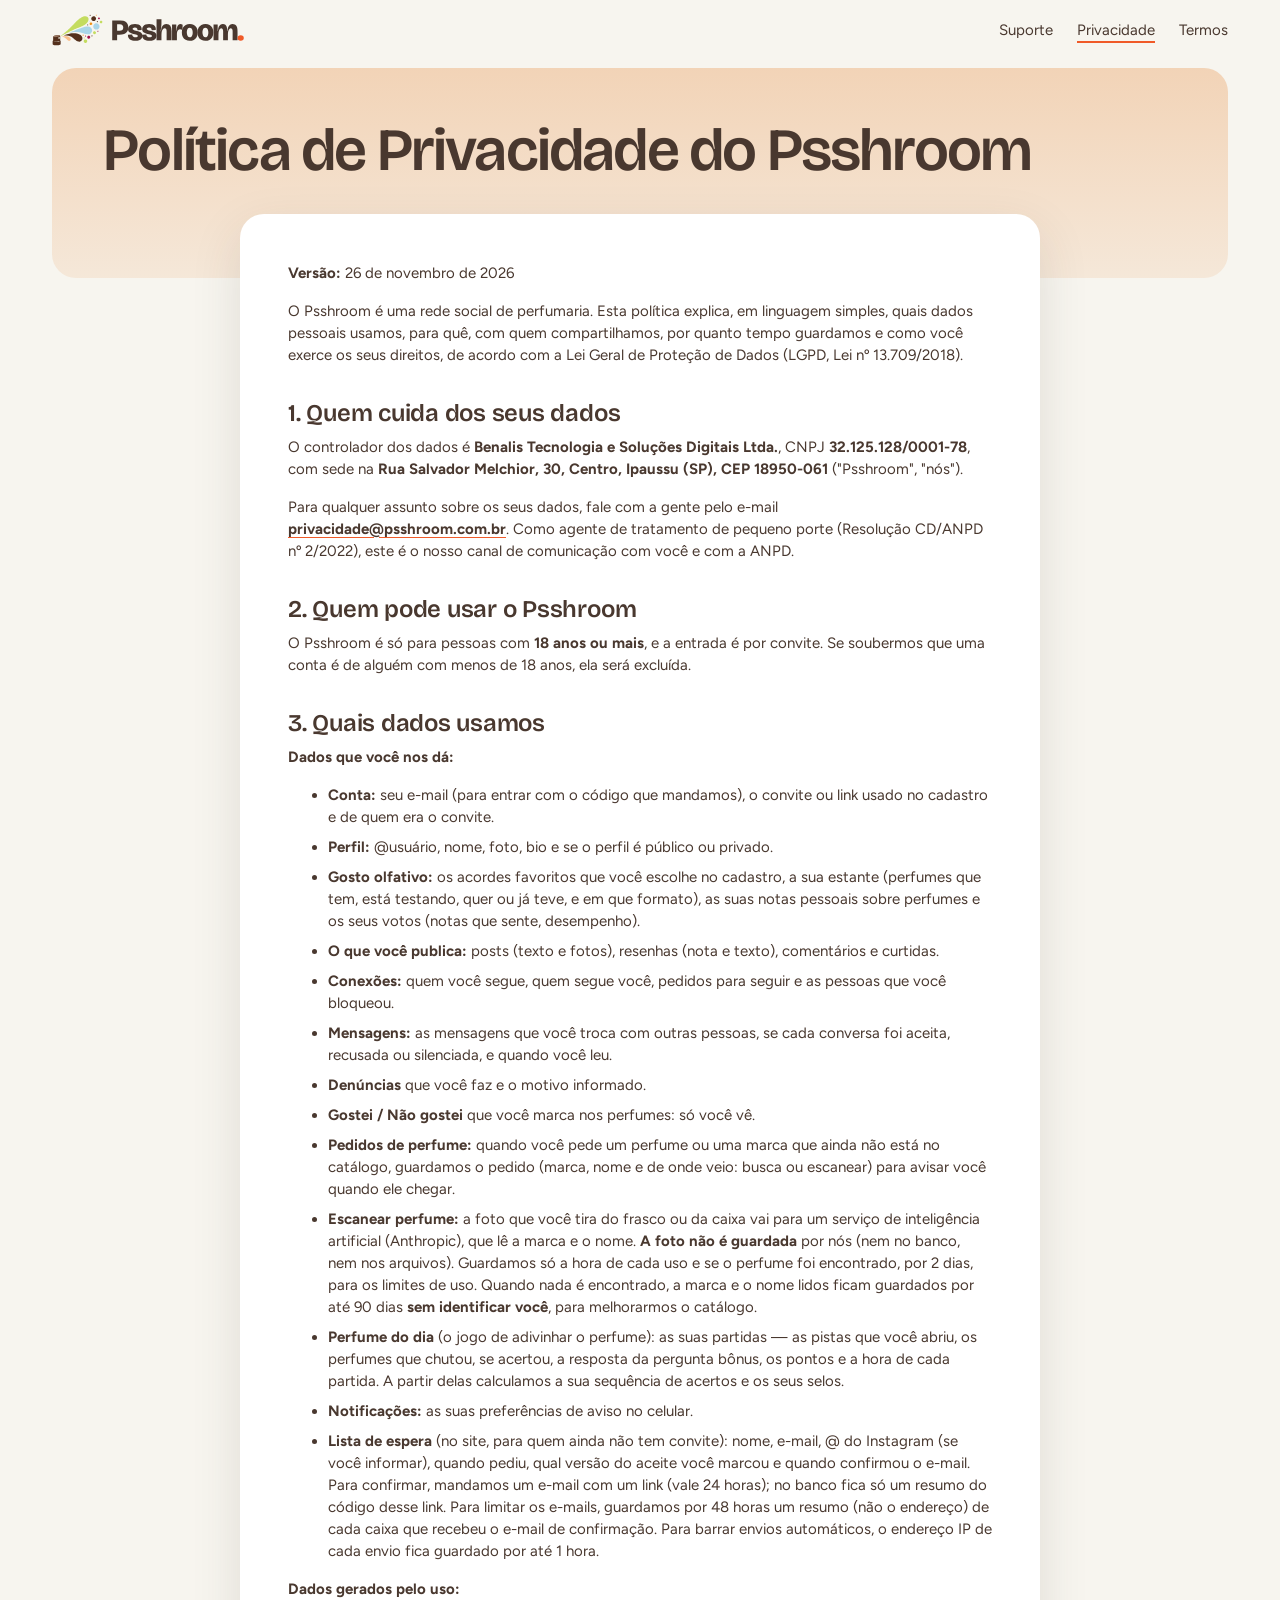
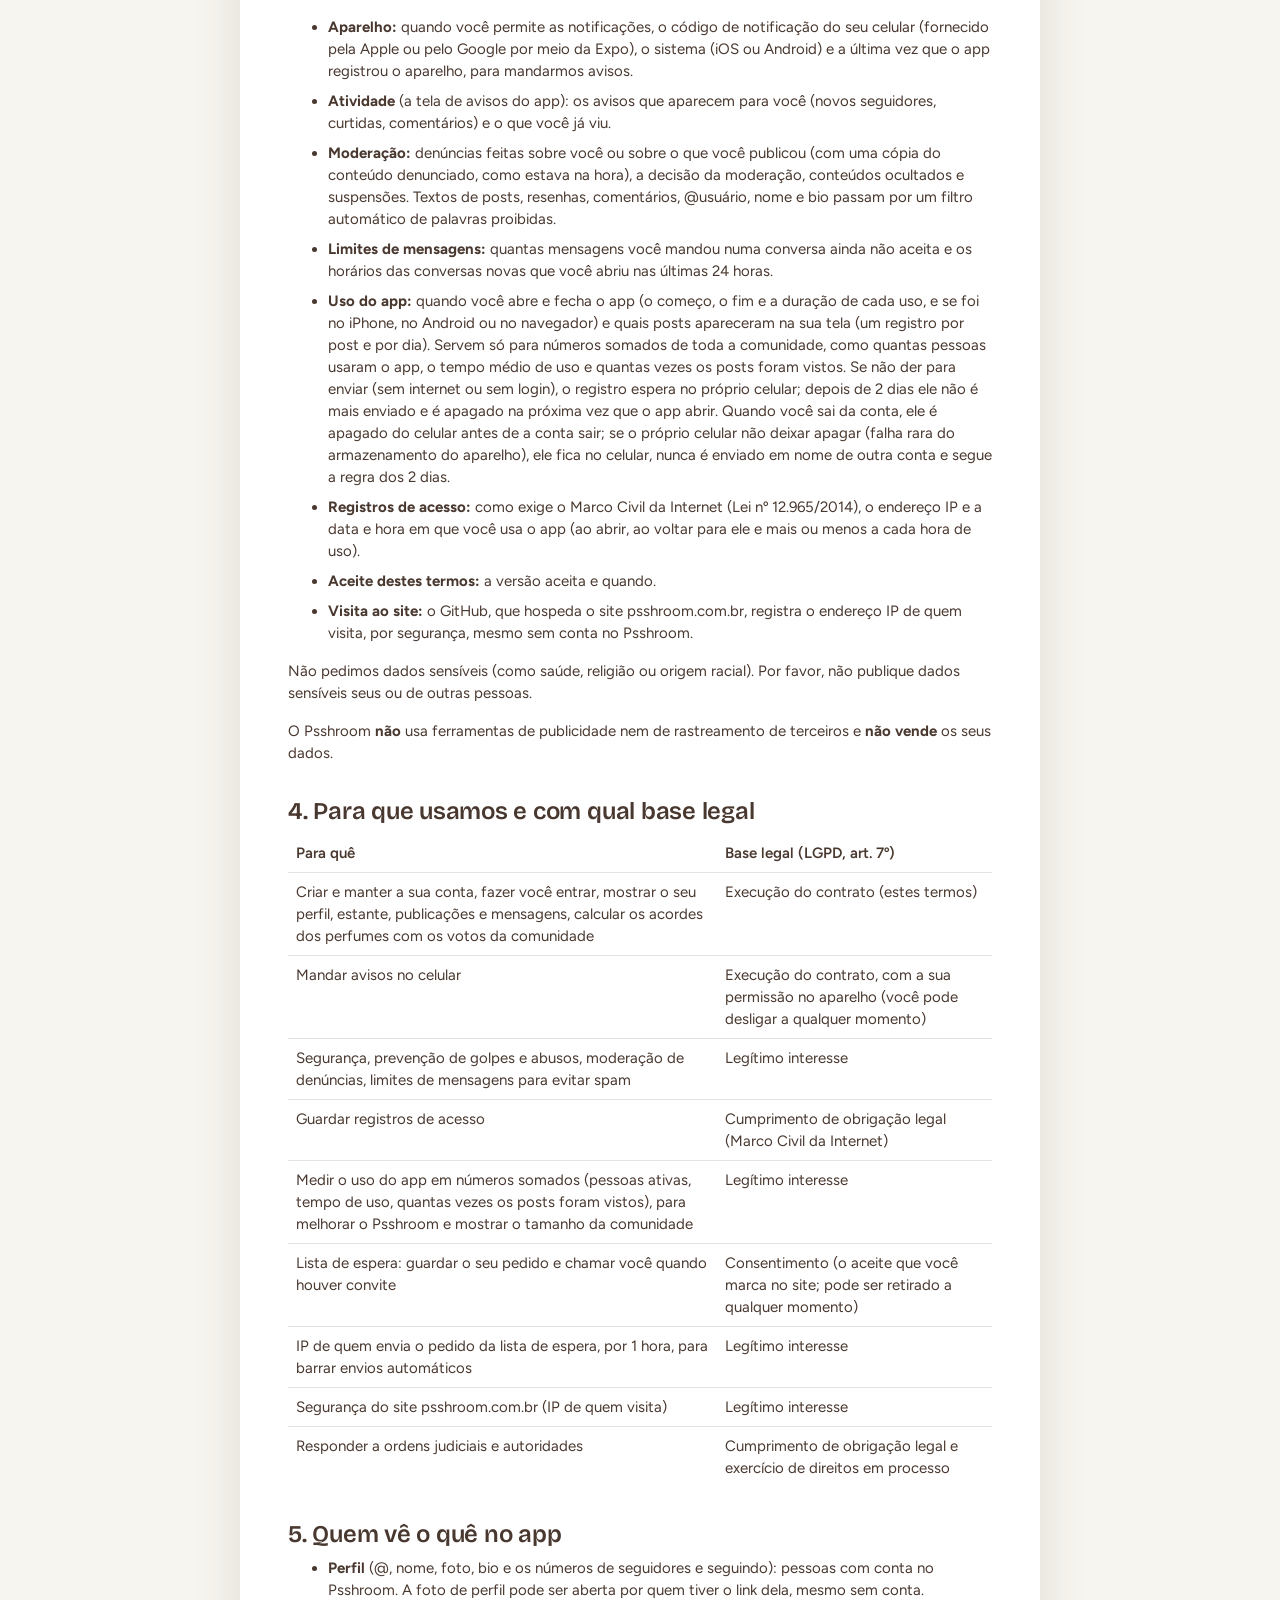
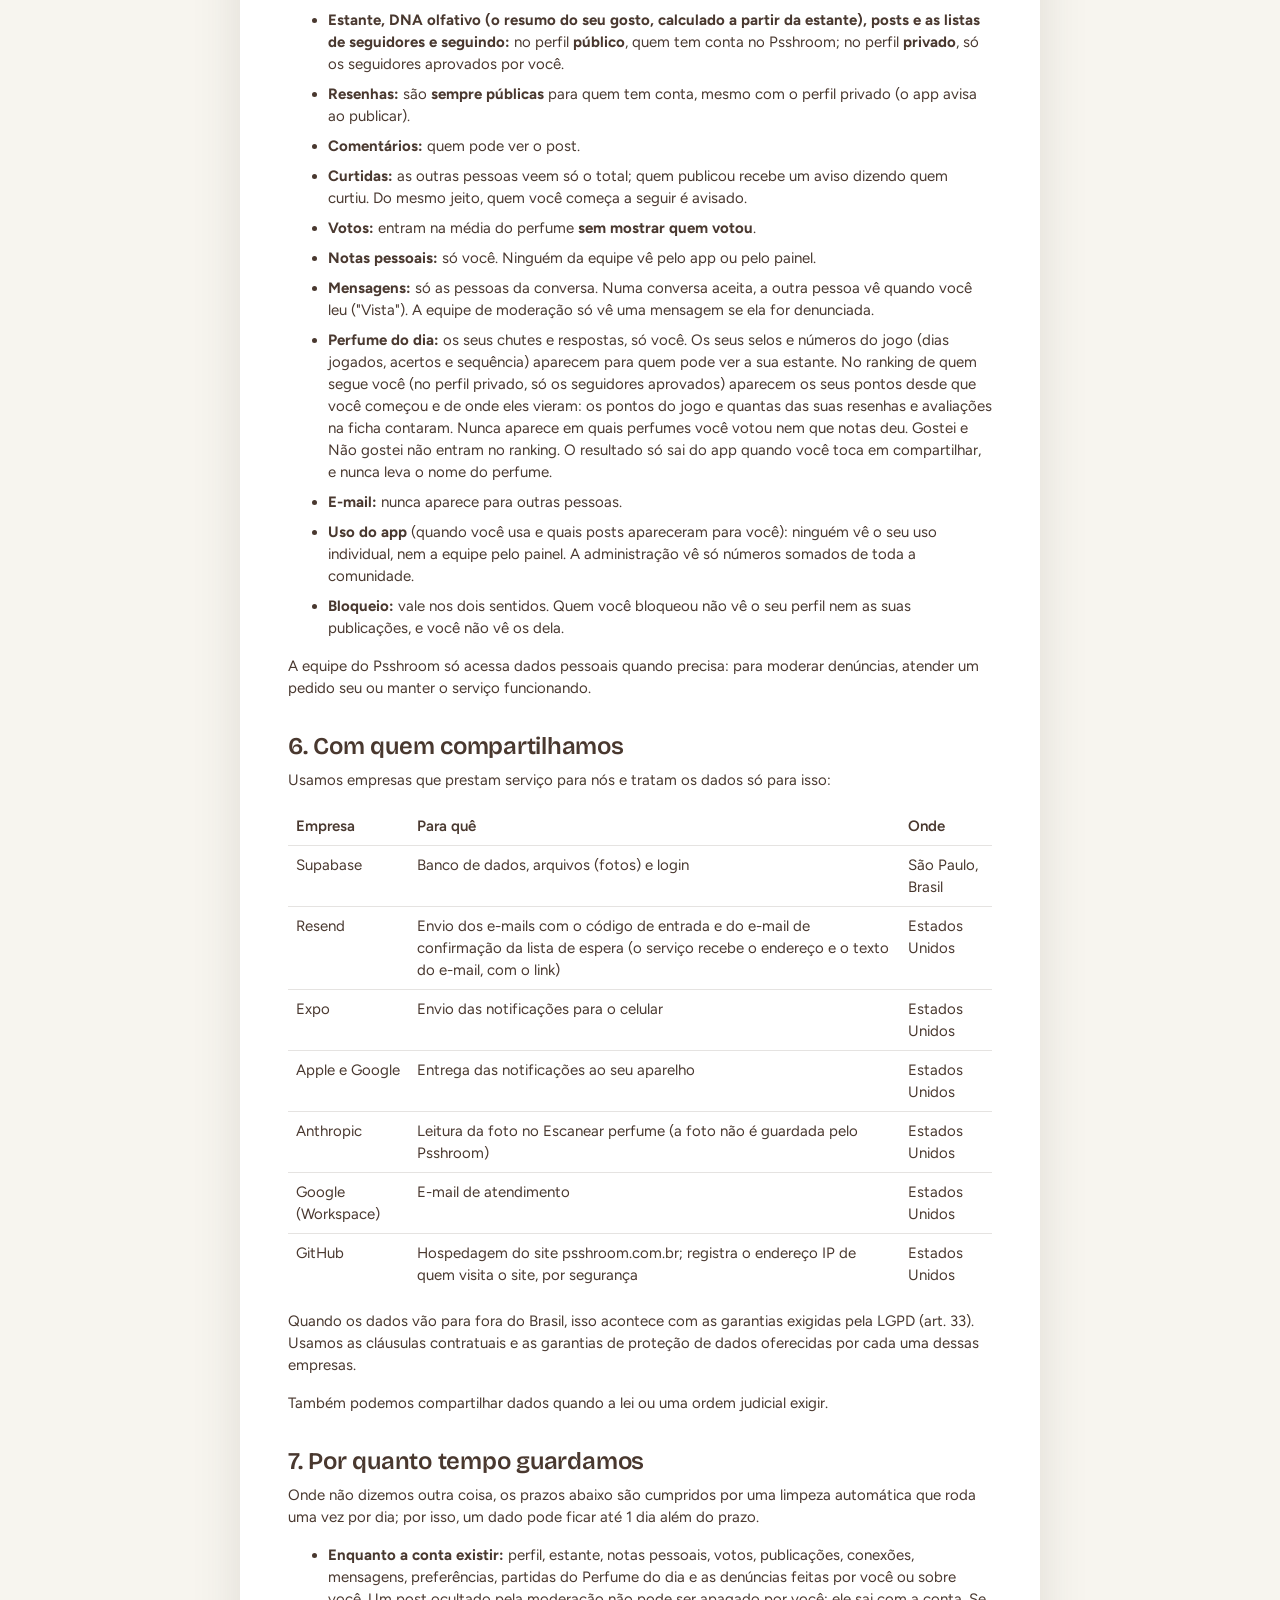
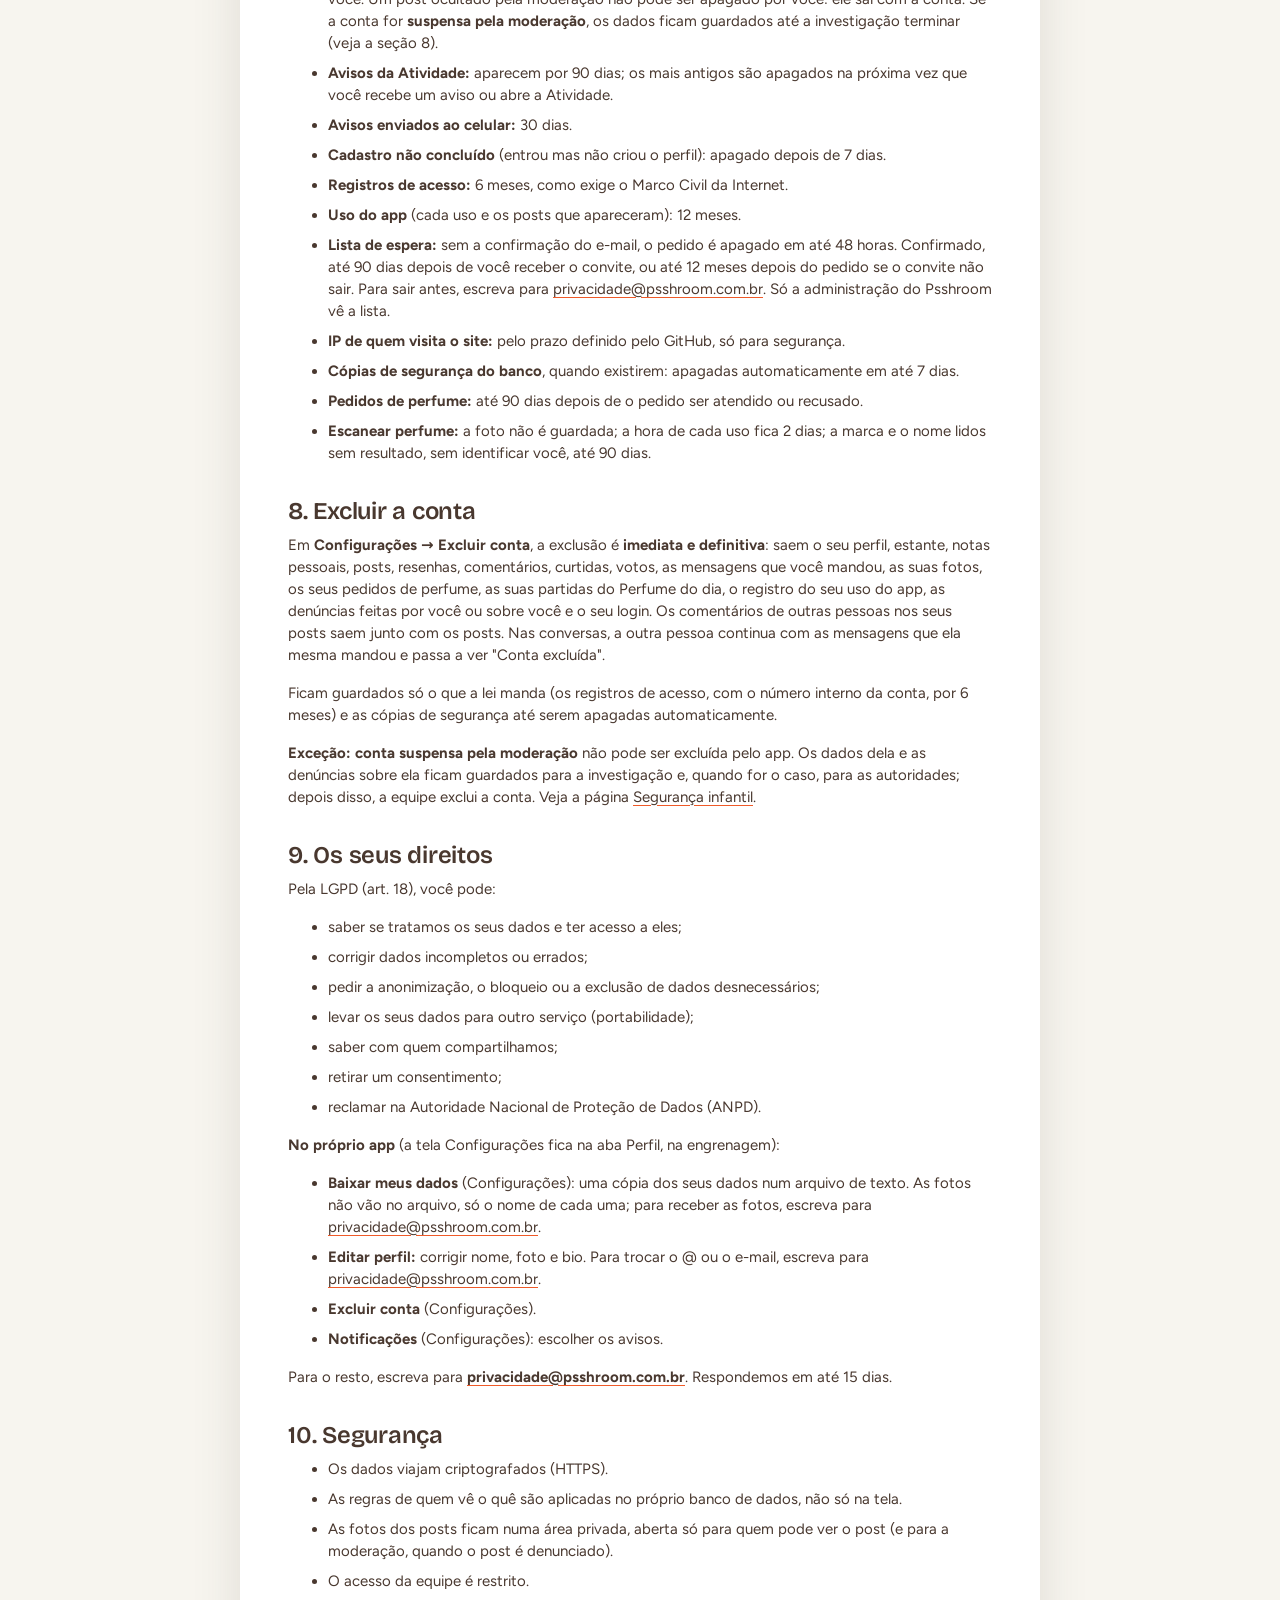
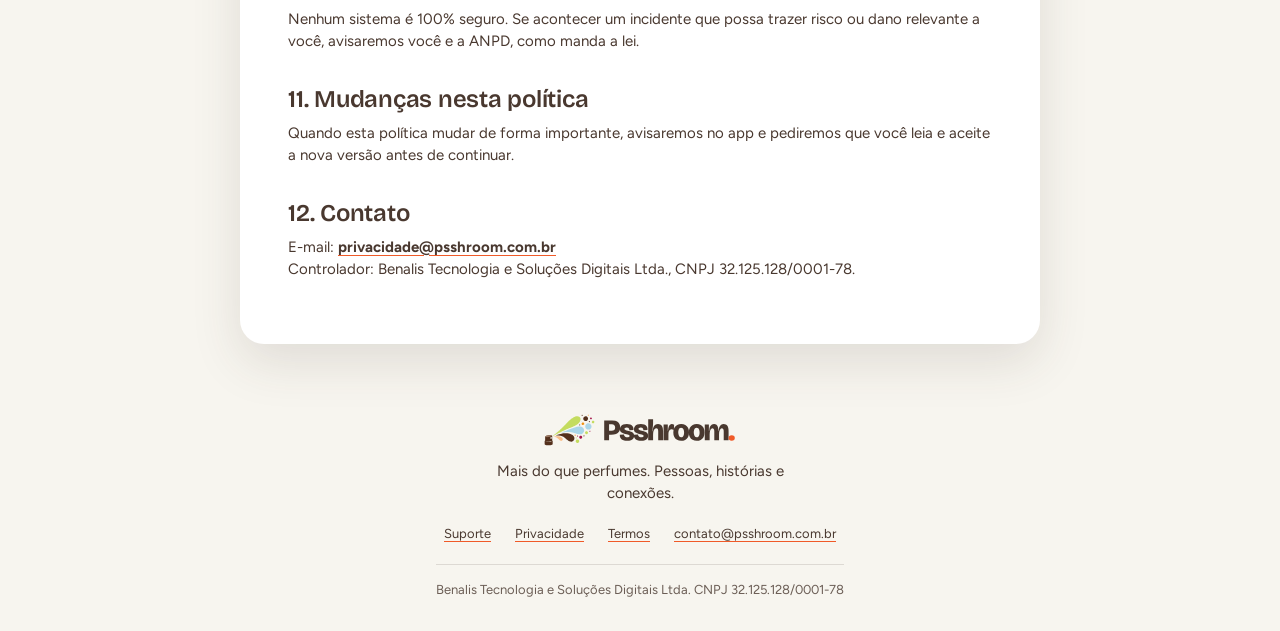
==== commit 7cac54ea: "Política de Privacidade de 26/11/2026: ranking do Perfume do dia com jogo, resenhas e avaliações; co" ====
--- a/privacidade/index.html
+++ b/privacidade/index.html
@@ -19,7 +19,7 @@
 <meta property="og:image:height" content="630">
 <meta property="og:image:alt" content="Psshroom. Nem todo mundo vai entrar. Só por convite.">
 <meta name="twitter:card" content="summary_large_image">
-<link rel="stylesheet" href="/estilo.css?v=6aea6741">
+<link rel="stylesheet" href="/estilo.css?v=c6f35d38">
 </head>
 <body>
 <header class="topo">
@@ -34,7 +34,7 @@
 <div class="pagina">
 <div class="faixa"><h1>Política de Privacidade do Psshroom</h1></div>
 <div class="folha">
-<p><strong>Versão:</strong> 25 de novembro de 2026</p>
+<p><strong>Versão:</strong> 26 de novembro de 2026</p>
 <p>O Psshroom é uma rede social de perfumaria. Esta política explica, em linguagem simples, quais dados pessoais usamos, para quê, com quem compartilhamos, por quanto tempo guardamos e como você exerce os seus direitos, de acordo com a Lei Geral de Proteção de Dados (LGPD, Lei nº 13.709/2018).</p>
 <h2>1. Quem cuida dos seus dados</h2>
 <p>O controlador dos dados é <strong>Benalis Tecnologia e Soluções Digitais Ltda.</strong>, CNPJ <strong>32.125.128/0001-78</strong>, com sede na <strong>Rua Salvador Melchior, 30, Centro, Ipaussu (SP), CEP 18950-061</strong> ("Psshroom", "nós").</p>
@@ -93,7 +93,7 @@
 <li><strong>Votos:</strong> entram na média do perfume <strong>sem mostrar quem votou</strong>.</li>
 <li><strong>Notas pessoais:</strong> só você. Ninguém da equipe vê pelo app ou pelo painel.</li>
 <li><strong>Mensagens:</strong> só as pessoas da conversa. Numa conversa aceita, a outra pessoa vê quando você leu ("Vista"). A equipe de moderação só vê uma mensagem se ela for denunciada.</li>
-<li><strong>Perfume do dia:</strong> os seus chutes e respostas, só você. Os seus selos e números do jogo (dias jogados, acertos e sequência) aparecem para quem pode ver a sua estante. Os seus pontos e os dias jogados na semana aparecem no ranking de quem segue você (no perfil privado, só os seguidores aprovados). O resultado só sai do app quando você toca em compartilhar, e nunca leva o nome do perfume.</li>
+<li><strong>Perfume do dia:</strong> os seus chutes e respostas, só você. Os seus selos e números do jogo (dias jogados, acertos e sequência) aparecem para quem pode ver a sua estante. No ranking de quem segue você (no perfil privado, só os seguidores aprovados) aparecem os seus pontos desde que você começou e de onde eles vieram: os pontos do jogo e quantas das suas resenhas e avaliações na ficha contaram. Nunca aparece em quais perfumes você votou nem que notas deu. Gostei e Não gostei não entram no ranking. O resultado só sai do app quando você toca em compartilhar, e nunca leva o nome do perfume.</li>
 <li><strong>E-mail:</strong> nunca aparece para outras pessoas.</li>
 <li><strong>Uso do app</strong> (quando você usa e quais posts apareceram para você): ninguém vê o seu uso individual, nem a equipe pelo painel. A administração vê só números somados de toda a comunidade.</li>
 <li><strong>Bloqueio:</strong> vale nos dois sentidos. Quem você bloqueou não vê o seu perfil nem as suas publicações, e você não vê os dela.</li>
--- a/estilo.css
+++ b/estilo.css
@@ -1,4 +1,4 @@
-:root { color-scheme: light; --laranja: #f05a28; --verde-lima: #c7f25b; --azul-bebe: #a8d8f0; --off-white: #f7f5ef; --marrom: #49382f; --magenta-vinho: #8f164f; --preto-quente: #0e0e0e; --cinza-escuro: #171717; --branco: #ffffff; --fundo: var(--off-white); --fundo-cartao: var(--branco); --texto: var(--marrom); --borda: var(--marrom); --foco: var(--marrom); --acento: var(--laranja); --texto-sobre-acento: var(--preto-quente); --tag-lacrado: var(--verde-lima); --tag-decant: var(--azul-bebe); --tag-travel: var(--magenta-vinho); --texto-tag: var(--marrom); --campanha: var(--magenta-vinho); --texto-sobre-campanha: var(--branco); --sobrelinha: var(--magenta-vinho); --destaque-fundo: var(--marrom); --texto-sobre-destaque: var(--branco); --acorde-almiscarado: #ded5e5; --acorde-aldeidico: #d8e6eb; --acorde-citrico: #d5df42; --acorde-floral-branco: #e8e7df; --acorde-atalcado: #f0e2d5; --acorde-fresco: #65bdeb; --acorde-amadeirado: #88542d; --acorde-saboneteado: #c7e1db; --acorde-doce: #c53d48; --acorde-ambar: #e0a23c; --acorde-couro: #6b4a3a; --acorde-especiado: #b5452b; --acorde-aquatico: #5bb6d6; --acorde-frutado: #f28b95; --acorde-verde: #7dbf63; --acorde-oud: #4a2e2a; --acorde-baunilha: #f1e0b5; --acorde-rosa: #e98aae; --acorde-tabaco: #8a5a3b; --acorde-floral: #f4b4cb; --acorde-terroso: #7d6b4f; --acorde-defumado: #6e6a6a; --acorde-aromatico: #9cc7ae; --acorde-lavanda: #bca8dc; --acorde-ozonico: #c4e2ec; --acorde-balsamico: #93622f; --acorde-tropical: #f6c04a; --sombra-card: 0 1px 3px rgba(73, 56, 47, 0.12); --sombra-ficha: 0 12px 32px rgba(73, 56, 47, 0.22); --espaco-1: 4px; --espaco-2: 8px; --espaco-4: 16px; --espaco-6: 24px; --espaco-8: 32px; --raio-tag: 6px; --raio-botao: 999px; --raio-card: 16px; --toque-minimo: 44px; --font-titulo: "Bricolage Grotesque", system-ui, sans-serif; --font-texto: Figtree, system-ui, sans-serif; }
+:root { color-scheme: light; --laranja: #f05a28; --verde-lima: #c7f25b; --azul-bebe: #a8d8f0; --off-white: #f7f5ef; --marrom: #49382f; --magenta-vinho: #8f164f; --preto-quente: #0e0e0e; --cinza-escuro: #171717; --branco: #ffffff; --fundo: var(--off-white); --fundo-cartao: var(--branco); --texto: var(--marrom); --borda: var(--marrom); --foco: var(--marrom); --acento: var(--laranja); --texto-sobre-acento: var(--preto-quente); --tag-lacrado: var(--verde-lima); --tag-decant: var(--azul-bebe); --tag-travel: var(--magenta-vinho); --texto-tag: var(--marrom); --campanha: var(--magenta-vinho); --texto-sobre-campanha: var(--branco); --sobrelinha: var(--magenta-vinho); --destaque-fundo: var(--marrom); --texto-sobre-destaque: var(--branco); --acorde-almiscarado: #ded5e5; --acorde-aldeidico: #d8e6eb; --acorde-citrico: #d5df42; --acorde-floral-branco: #e8e7df; --acorde-atalcado: #f0e2d5; --acorde-fresco: #65bdeb; --acorde-amadeirado: #88542d; --acorde-saboneteado: #c7e1db; --acorde-doce: #c53d48; --acorde-ambar: #e0a23c; --acorde-couro: #6b4a3a; --acorde-especiado: #b5452b; --acorde-aquatico: #5bb6d6; --acorde-frutado: #f28b95; --acorde-verde: #7dbf63; --acorde-oud: #4a2e2a; --acorde-baunilha: #f1e0b5; --acorde-rosa: #e98aae; --acorde-tabaco: #8a5a3b; --acorde-floral: #f4b4cb; --acorde-terroso: #7d6b4f; --acorde-defumado: #6e6a6a; --acorde-aromatico: #9cc7ae; --acorde-lavanda: #bca8dc; --acorde-ozonico: #c4e2ec; --acorde-balsamico: #93622f; --acorde-tropical: #f6c04a; --trofeu-ouro: #b07f0a; --trofeu-prata: #848b96; --trofeu-bronze: #a86532; --sombra-card: 0 1px 3px rgba(73, 56, 47, 0.12); --sombra-ficha: 0 12px 32px rgba(73, 56, 47, 0.22); --espaco-1: 4px; --espaco-2: 8px; --espaco-4: 16px; --espaco-6: 24px; --espaco-8: 32px; --raio-tag: 6px; --raio-botao: 999px; --raio-card: 16px; --toque-minimo: 44px; --font-titulo: "Bricolage Grotesque", system-ui, sans-serif; --font-texto: Figtree, system-ui, sans-serif; }
 @font-face { font-family: "Bricolage Grotesque"; src: url("/fontes/bricolage.woff2") format("woff2"); font-weight: 200 800; font-display: swap; }
 @font-face { font-family: "Figtree"; src: url("/fontes/figtree.woff2") format("woff2"); font-weight: 300 900; font-display: swap; }
 
